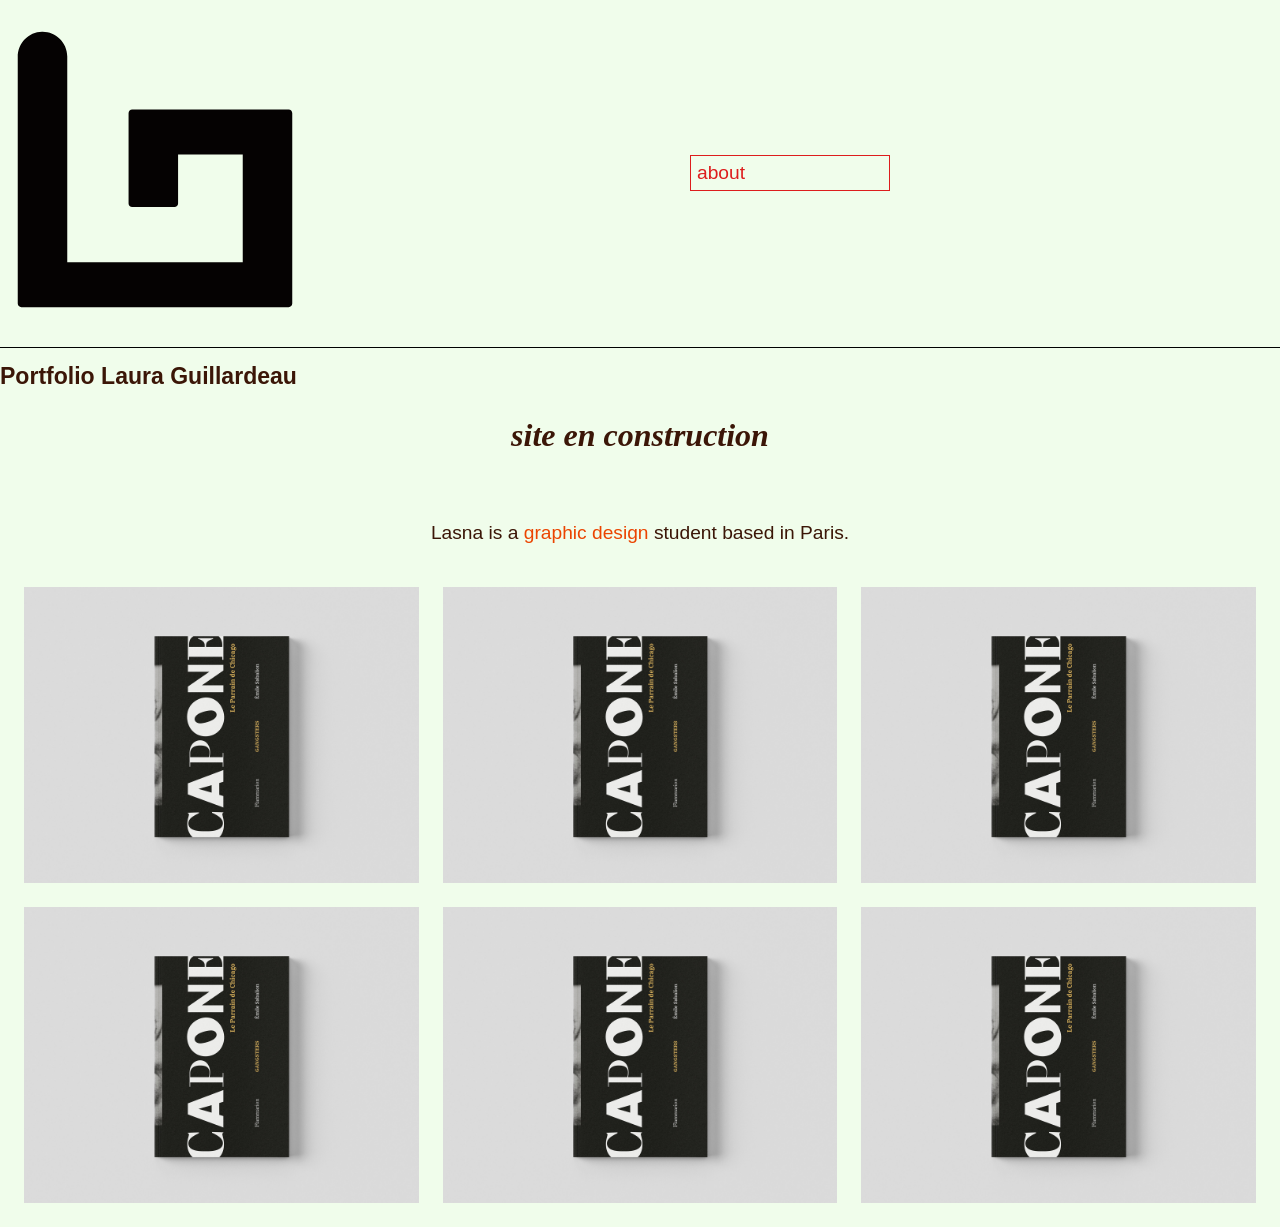
==== index.html @ 3da90f75 "19 nov" ====
<!DOCTYPE html>
<html lang="fr">
<head>
    <meta charset="UTF-8">
    <meta name="viewport" content="width=device-width, initial-scale=1.0">
    <title>Laura Guillardeau | Home</title>
    <link rel="stylesheet" href="styles.css">
</head>
<body>
    <header class="header">
        <h1>
            <a href="index.html">
            
            <img class="logo-rotate" src="img/logotype/lasna_logo.svg" alt="Lasna" width="100" height="100">
            </a>
        </h1>
        
        <a class="propos" href="about.html">about</a>
    </header> 
    <div class="front">
        <h1>Portfolio Laura Guillardeau</h1>
    </div>
    <h2 class="alert">Site en construction</h2>
    <br>
    <p>Lasna is a <span>graphic design</span> student based in Paris.</p>
    <main>
        <div class="grid">
            <a href="gangsters.html">
                <img src="img/gangsters/gangsters_mockup_capone.jpg" alt="random" width="50%">
            </a>
            <a href="gangsters.html">
                <img src="img/gangsters/gangsters_mockup_capone.jpg" alt="random" width="50%">
            </a>
            <a href="gangsters.html">
                <img src="img/gangsters/gangsters_mockup_capone.jpg" alt="random" width="50%">
            </a>
            <a href="gangsters.html">
                <img src="img/gangsters/gangsters_mockup_capone.jpg" alt="random" width="50%">
            </a>
            <a href="gangsters.html">
                <img src="img/gangsters/gangsters_mockup_capone.jpg" alt="random" width="50%">
            </a>
            <a href="gangsters.html">
                <img src="img/gangsters/gangsters_mockup_capone.jpg" alt="random" width="50%">
            </a>
        </div>
    </main>
</body>
</html>
---- styles.css ----
body{
    font-family: 'rubik', Helvetica, Arial, sans-serif;
}
body{
    background:#f0fdeb;
    color: #3B1607;
    font-size: larger;
    font-weight: 100;
    font-optical-sizing: auto;
    max-width: 2560px;
    margin:0 auto;
    
}

img{
    width: 100%;
    height: auto;
    display: block;
}

p{
    text-align: center;

}

h1{
    font-size: larger;
    text-align: left;
}

h2{
    font-family: 'avara';
    font-size: xx-large;
    font-style: italic;
    text-transform: lowercase;
}

span{
    color: #EB4400;
}

p span{
    color: #EB4400;
}

.alert{
    text-align: center;
}

header{
    display: grid;
    grid-template-columns: auto 200px auto;
    justify-content: space-between;
    align-items: center;
    position: sticky;
    z-index: 999;
    top: 0%;
    border-bottom: 1px solid rgb(0, 0, 0);
    padding: 5px;
}
 .propos{
    text-decoration: none;
    color:#dd1d1d;
    padding: 6px;
    transition: all 0.3s ease; 
    border: 1px solid #dd1d1d;
    }
/*.header a:not(.no-block){
    text-decoration: none;
    color: currentColor;
    background: white;
    padding-bottom: 1px;
    display: inline-block;
    padding: 8px 12px;   
    background: white;   
    border-radius: 20px;
}
*/
.logo-rotate {
    transition: transform 2s ease;
    display: inline-block; /* important pour éviter les bugs */
}

.logo-rotate:hover {
    transform: rotate(380deg);
}

.grid{
    display: grid;
    grid-template-columns: repeat(3, 1fr);
    gap: 24px;
    padding: 24px;
}
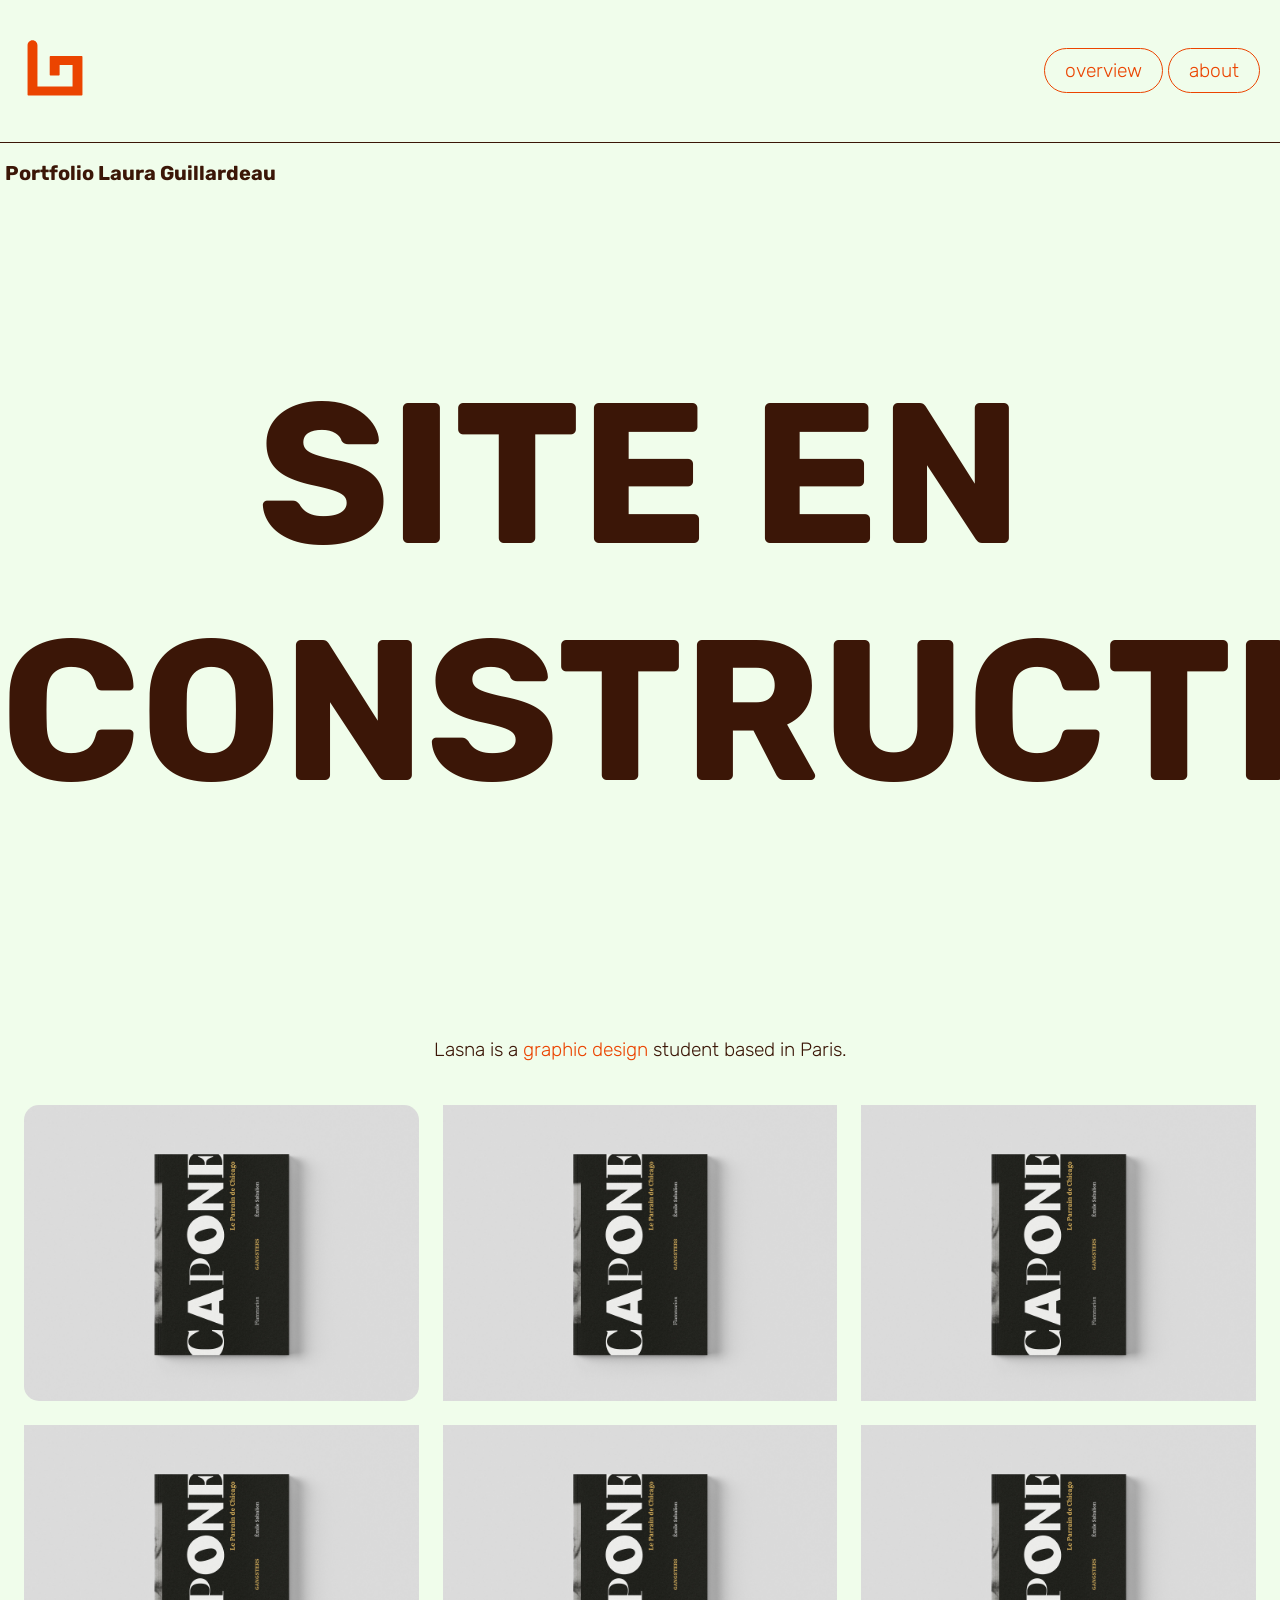
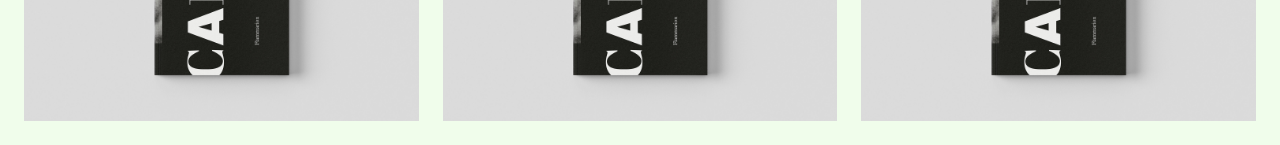
==== commit 8715e14e: "19 nov part2" ====
--- a/index.html
+++ b/index.html
@@ -3,21 +3,24 @@
 <head>
     <meta charset="UTF-8">
     <meta name="viewport" content="width=device-width, initial-scale=1.0">
+    <meta name="description" content="Résume mon site/page en 150 signes">
     <title>Laura Guillardeau | Home</title>
+    <link rel="shortcut icon" href="img/logotype/lasna_logorange.svg">
     <link rel="stylesheet" href="styles.css">
 </head>
 <body>
     <header class="header">
-        <h1>
+            <h1> 
             <a href="index.html">
-            
-            <img class="logo-rotate" src="img/logotype/lasna_logo.svg" alt="Lasna" width="100" height="100">
+            <img class="logo-rotate" src="img/logotype/lasna_logorange.svg" alt="Laura Guillardeau « Lasna »">
             </a>
         </h1>
-        
-        <a class="propos" href="about.html">about</a>
+        <div>
+            <a class="button" href="overview.html">overview</a>
+            <a class="button" href="about.html">about</a>
+        </div>
     </header> 
-    <div class="front">
+    <div>
         <h1>Portfolio Laura Guillardeau</h1>
     </div>
     <h2 class="alert">Site en construction</h2>
@@ -26,22 +29,22 @@
     <main>
         <div class="grid">
             <a href="gangsters.html">
-                <img src="img/gangsters/gangsters_mockup_capone.jpg" alt="random" width="50%">
+                <img class="rounded"src="img/gangsters/gangsters_mockup_capone.jpg" alt="random" width="100%">
             </a>
             <a href="gangsters.html">
-                <img src="img/gangsters/gangsters_mockup_capone.jpg" alt="random" width="50%">
+                <img src="img/gangsters/gangsters_mockup_capone.jpg" alt="random" width="100%">
             </a>
             <a href="gangsters.html">
-                <img src="img/gangsters/gangsters_mockup_capone.jpg" alt="random" width="50%">
+                <img src="img/gangsters/gangsters_mockup_capone.jpg" alt="random" width="100%">
             </a>
             <a href="gangsters.html">
-                <img src="img/gangsters/gangsters_mockup_capone.jpg" alt="random" width="50%">
+                <img src="img/gangsters/gangsters_mockup_capone.jpg" alt="random" width="100%">
             </a>
             <a href="gangsters.html">
-                <img src="img/gangsters/gangsters_mockup_capone.jpg" alt="random" width="50%">
+                <img src="img/gangsters/gangsters_mockup_capone.jpg" alt="random" width="100%">
             </a>
             <a href="gangsters.html">
-                <img src="img/gangsters/gangsters_mockup_capone.jpg" alt="random" width="50%">
+                <img src="img/gangsters/gangsters_mockup_capone.jpg" alt="random" width="100%">
             </a>
         </div>
     </main>
--- a/styles.css
+++ b/styles.css
@@ -5,17 +5,18 @@
     background:#f0fdeb;
     color: #3B1607;
     font-size: larger;
-    font-weight: 100;
+    font-weight: 200;
+    font-style: normal;
     font-optical-sizing: auto;
     max-width: 2560px;
     margin:0 auto;
-    
-}
-
-img{
-    width: 100%;
-    height: auto;
-    display: block;
+}
+
+/*textes*/
+
+@font-face{
+    font-family: "rubik";
+    src: url("font/Rubik-VariableFont_wght.ttf") format("truetype");
 }
 
 p{
@@ -24,11 +25,24 @@
 }
 
 h1{
-    font-size: larger;
+    font-size: 20px;
     text-align: left;
+    padding: 5px;
 }
 
 h2{
+    font-family: 'rubik';
+    font-size: 200px;
+    font-style: bold;
+    text-transform: uppercase;
+}
+h3{
+    font-family: 'rubik';
+    font-size: xx-large;
+    font-style: bold;
+    text-transform: lowercase;
+}
+h4{
     font-family: 'avara';
     font-size: xx-large;
     font-style: italic;
@@ -47,24 +61,96 @@
     text-align: center;
 }
 
+/*images et grille*/
+img{
+    max-width: 100%;
+    height: auto;
+    display: block;
+}
+.rounded{
+    border-radius: 15px;
+}
+
+.grid{
+    display: grid;
+    grid-template-columns: repeat(3, 1fr);
+    gap: 24px;
+    padding: 24px;
+}
+.grid-overview{
+    display: grid;
+    grid-template-columns: repeat(5, 1fr);
+    gap: 12px;
+    padding: 12px;
+}
+
+.item-grid{
+    display: grid;
+}
+.item-grid img,
+.item-grid h3{
+    grid-column: 1/-1;
+    grid-row: 1/-1;
+}
+.item-grid h3{
+    color:#fff;
+    background: #0000008a;
+    margin: 0;
+    opacity:0;
+    transition: .4s;
+    display: grid;
+    align-items:center;
+    justify-items: center;
+}
+.item-grid:hover h3{
+    opacity:1;
+}
+
+.grid-text{
+    display: grid;
+    grid-template-columns: repeat(5, 1fr);
+    gap: 12px;
+    padding: 12px;
+}
+
+/*projets pages*/
+.title-bloc{
+    width: 40%;
+    margin: 20px;
+    font-size: 80px;
+    line-height: 80px;
+    padding-top: 50px;
+    padding-bottom: 0%;
+}
+ .bloc {
+    width: 40%;
+    display: flex; 
+    align-items: top; 
+    padding-left: 20px; 
+    font-size:16px;
+    column-gap: 20px;
+    box-sizing: border-box; 
+}
+
+
+/*header*/
 header{
     display: grid;
-    grid-template-columns: auto 200px auto;
+    grid-template-columns: 70px auto;
     justify-content: space-between;
     align-items: center;
     position: sticky;
-    z-index: 999;
     top: 0%;
-    border-bottom: 1px solid rgb(0, 0, 0);
-    padding: 5px;
+    border-bottom: 1px solid #3B1607;
+    padding: 20px; 
 }
  .propos{
     text-decoration: none;
-    color:#dd1d1d;
+    color: #EB4400;
     padding: 6px;
     transition: all 0.3s ease; 
-    border: 1px solid #dd1d1d;
-    }
+    border: 1px solid #EB4400;
+}
 /*.header a:not(.no-block){
     text-decoration: none;
     color: currentColor;
@@ -77,17 +163,40 @@
 }
 */
 .logo-rotate {
-    transition: transform 2s ease;
+    transition: transform 1s ease;
     display: inline-block; /* important pour éviter les bugs */
 }
 
 .logo-rotate:hover {
-    transform: rotate(380deg);
-}
-
-.grid{
-    display: grid;
-    grid-template-columns: repeat(3, 1fr);
-    gap: 24px;
-    padding: 24px;
+    transform: rotate(90deg);
+}
+
+.button{
+    display: inline-block;
+    padding: 10px 20px;
+    background-color: none;
+    color: #EB4400;
+    text-decoration: none;
+    border: solid 1px #EB4400;
+    border-radius: 30px;
+    transition: 0.3s background-color;
+}
+.button:hover{
+    background-color: #EB4400;
+    color: #E0FBD6;
+}
+
+
+/* responsive */
+.article p { color: #333; /* régle pour tous les écrans */ }
+
+@media (min-width:640px){
+    .article p {
+        columns: 2; 
+    }
+}
+@media (min-width:960px){
+    .article p { 
+        columns: 3;
+    }
 }
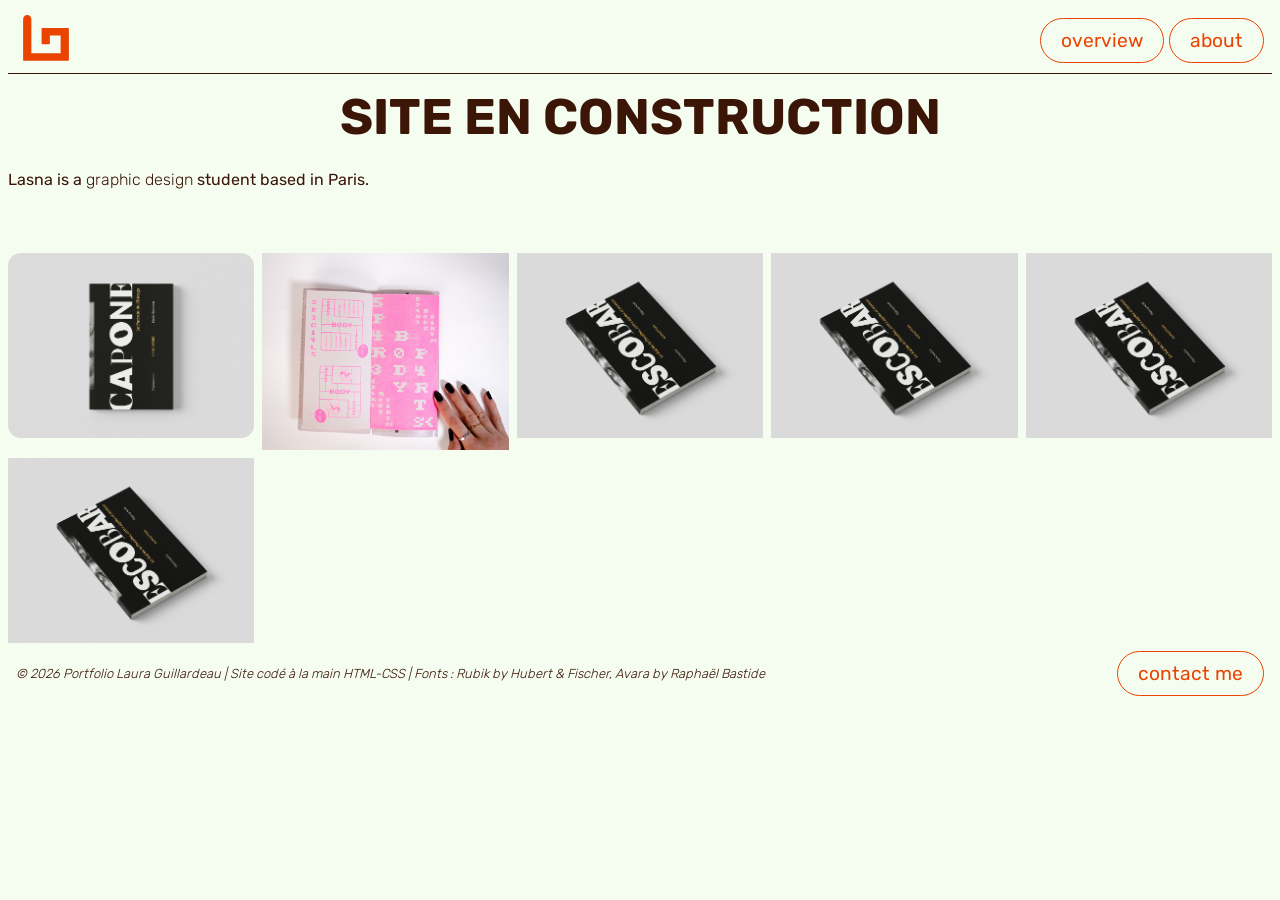
==== commit db25f44d: "21 nov" ====
--- a/index.html
+++ b/index.html
@@ -10,7 +10,7 @@
 </head>
 <body>
     <header class="header">
-            <h1> 
+        <h1> 
             <a href="index.html">
             <img class="logo-rotate" src="img/logotype/lasna_logorange.svg" alt="Laura Guillardeau « Lasna »">
             </a>
@@ -21,32 +21,37 @@
         </div>
     </header> 
     <div>
-        <h1>Portfolio Laura Guillardeau</h1>
     </div>
     <h2 class="alert">Site en construction</h2>
     <br>
     <p>Lasna is a <span>graphic design</span> student based in Paris.</p>
     <main>
-        <div class="grid">
-            <a href="gangsters.html">
+        <div class="grid-index">
+            <a class="zoom" href="gangsters.html">
                 <img class="rounded"src="img/gangsters/gangsters_mockup_capone.jpg" alt="random" width="100%">
             </a>
-            <a href="gangsters.html">
-                <img src="img/gangsters/gangsters_mockup_capone.jpg" alt="random" width="100%">
+            <a class="zoom" href="eart.html">
+                <img src="img/eart/eart_open2.jpg" alt="random" width="100%">
             </a>
-            <a href="gangsters.html">
-                <img src="img/gangsters/gangsters_mockup_capone.jpg" alt="random" width="100%">
+            <a class="zoom" href="gangsters.html">
+                <img src="img/gangsters/gangsters_mockup_escobar.jpg" alt="random" width="100%">
             </a>
-            <a href="gangsters.html">
-                <img src="img/gangsters/gangsters_mockup_capone.jpg" alt="random" width="100%">
+            <a class="zoom" href="gangsters.html">
+                <img src="img/gangsters/gangsters_mockup_escobar.jpg" alt="random" width="100%">
             </a>
-            <a href="gangsters.html">
-                <img src="img/gangsters/gangsters_mockup_capone.jpg" alt="random" width="100%">
+            <a class="zoom" href="gangsters.html">
+                <img src="img/gangsters/gangsters_mockup_escobar.jpg" alt="random" width="100%">
             </a>
-            <a href="gangsters.html">
-                <img src="img/gangsters/gangsters_mockup_capone.jpg" alt="random" width="100%">
+            <a class="zoom" href="gangsters.html">
+                <img src="img/gangsters/gangsters_mockup_escobar.jpg" alt="random" width="100%">
             </a>
         </div>
     </main>
+    <footer class="footer">
+        <h5>&copy; 2026 Portfolio Laura Guillardeau | Site codé à la main HTML-CSS | Fonts : Rubik by Hubert & Fischer, Avara by Raphaël Bastide</h5>
+        <div>
+            <a class="button" href="mailto:laura.guillardeau@gmail.com">contact me</a>
+        </div>
+    </footer>
 </body>
 </html>
--- a/styles.css
+++ b/styles.css
@@ -2,14 +2,13 @@
     font-family: 'rubik', Helvetica, Arial, sans-serif;
 }
 body{
-    background:#f0fdeb;
+    background:#f5fdf1;
     color: #3B1607;
     font-size: larger;
-    font-weight: 200;
     font-style: normal;
     font-optical-sizing: auto;
-    max-width: 2560px;
-    margin:0 auto;
+    max-width: auto;
+    margin:8px;
 }
 
 /*textes*/
@@ -20,42 +19,61 @@
 }
 
 p{
-    text-align: center;
-
+    font-size: medium;
+    text-align: left;
+    margin: 0;
+}
+p span{
+    font-weight: lighter;
 }
 
 h1{
     font-size: 20px;
     text-align: left;
     padding: 5px;
+    margin: 0;
 }
 
 h2{
     font-family: 'rubik';
-    font-size: 200px;
+    font-size: 50px;
     font-style: bold;
+    padding-top: 1vw;
     text-transform: uppercase;
+    margin: 0;
 }
 h3{
-    font-family: 'rubik';
-    font-size: xx-large;
-    font-style: bold;
-    text-transform: lowercase;
-}
-h4{
     font-family: 'avara';
     font-size: xx-large;
     font-style: italic;
     text-transform: lowercase;
-}
-
-span{
-    color: #EB4400;
-}
-
-p span{
-    color: #EB4400;
-}
+    margin: 0;
+}
+h3:hover{
+    transform: rotate(-10deg);
+}
+h4{
+    font-family: 'rubik';
+    font-size: 3vw;
+    font-style: normal;
+    text-transform: uppercase;
+    margin: 0;
+}
+h4 span{
+    font-family: 'avara';
+    font-size: 1.8vw;
+    font-style: italic;
+    text-transform: lowercase;
+    margin: 0;
+}
+h5{
+    font-style: oblique;
+    font-weight: 100;
+    font-size: small;
+    text-align: left;
+    margin: 0;
+}
+
 
 .alert{
     text-align: center;
@@ -68,107 +86,139 @@
     display: block;
 }
 .rounded{
-    border-radius: 15px;
-}
-
-.grid{
-    display: grid;
-    grid-template-columns: repeat(3, 1fr);
+    border-radius: 1vw;
+}
+
+.grid-index{
+    display: grid;
+    grid-template-columns: repeat(5, 1fr);
+    gap: 8px;
+    padding-top: 5vw;
+}
+
+/*.zoom{
+    transition: 0.3s;
+}
+.zoom:hover{
+    scale: 1.5;
+}*/
+
+.grid-overview{
+    display: grid;
+    grid-template-columns: repeat(5, 1fr);
+    gap: 8px;
+    padding-top: 1vw;
+}
+
+.item-grid{
+    display: grid;
+}
+.item-grid img,
+.item-grid h4{
+    grid-column: 1/3;
+    grid-row: 1;
+}
+.item-grid h4{
+    color:#fff;
+    background: #1C388C8a;
+    margin: 0;
+    opacity:0;
+    transition: .4s;
+    display: grid;
+    align-items:center;
+    justify-items: center;
+}
+.item-grid:hover h4{
+    opacity:1;
+}
+
+
+/*textes projets*/
+.grid-text{
+    display: grid;
+    height: 10vw;
+    grid-template: 20px 1fr 1fr / repeat(5, 1fr);
+    gap: 15px;
+    padding: 12px;
+    padding-top: 2vw;
+}
+.title-bloc{
+    display: grid;
+    grid-area: 0/0/3/3;
+    font-size: 100px;
+    line-height: 50px;
+}
+
+.main-title{
+    grid-column: span 2;
+    grid-row: 2
+}
+.subtitle{
+    grid-column: 2;
+    grid-row: 3;
+}
+.text-bloc1 {
+    display: grid; 
+    grid-area: 2/3/4/4;
+    align-items: top; 
+    padding-right: 20px; 
+    box-sizing: border-box;
+}
+.text-bloc2{
+    display: grid; 
+    grid-area: 2/4/4/6;
+    align-items: top; 
+    padding-right: 20px;
+    box-sizing: border-box;
+}
+.text-bloc3{
+    display: grid; 
+    grid-area: 2/3/3/5;
+    align-items: top; 
+    padding-right: 20px;
+    box-sizing: border-box;
+}
+
+
+/*photos projets*/
+
+.grid-projets{
+    display: grid;
+    grid-template-columns: repeat(5, 1fr);
     gap: 24px;
     padding: 24px;
 }
-.grid-overview{
-    display: grid;
-    grid-template-columns: repeat(5, 1fr);
-    gap: 12px;
-    padding: 12px;
-}
-
-.item-grid{
-    display: grid;
-}
-.item-grid img,
-.item-grid h3{
-    grid-column: 1/-1;
-    grid-row: 1/-1;
-}
-.item-grid h3{
-    color:#fff;
-    background: #0000008a;
-    margin: 0;
-    opacity:0;
-    transition: .4s;
-    display: grid;
-    align-items:center;
-    justify-items: center;
-}
-.item-grid:hover h3{
-    opacity:1;
-}
-
-.grid-text{
-    display: grid;
-    grid-template-columns: repeat(5, 1fr);
-    gap: 12px;
-    padding: 12px;
-}
-
-/*projets pages*/
-.title-bloc{
-    width: 40%;
-    margin: 20px;
-    font-size: 80px;
-    line-height: 80px;
-    padding-top: 50px;
-    padding-bottom: 0%;
-}
- .bloc {
-    width: 40%;
-    display: flex; 
-    align-items: top; 
-    padding-left: 20px; 
-    font-size:16px;
-    column-gap: 20px;
-    box-sizing: border-box; 
+.big{
+    grid-column: span 3;
+}
+.mid{
+    grid-column: span 2;
 }
 
 
 /*header*/
 header{
     display: grid;
-    grid-template-columns: 70px auto;
+    background-color: #f5fdf1;
+    grid-template-columns: 60px auto;
     justify-content: space-between;
     align-items: center;
     position: sticky;
     top: 0%;
     border-bottom: 1px solid #3B1607;
-    padding: 20px; 
-}
- .propos{
-    text-decoration: none;
-    color: #EB4400;
-    padding: 6px;
-    transition: all 0.3s ease; 
-    border: 1px solid #EB4400;
-}
-/*.header a:not(.no-block){
-    text-decoration: none;
-    color: currentColor;
-    background: white;
-    padding-bottom: 1px;
-    display: inline-block;
-    padding: 8px 12px;   
-    background: white;   
-    border-radius: 20px;
-}
-*/
-.logo-rotate {
-    transition: transform 1s ease;
-    display: inline-block; /* important pour éviter les bugs */
-}
-
-.logo-rotate:hover {
-    transform: rotate(90deg);
+    padding-inline: 8px;
+    margin-top: 8px;
+}
+.header-overview{
+    display: grid;
+    background-color: #f5fdf1;
+    grid-template-columns: 60px auto;
+    justify-content: space-between;
+    align-items: center;
+    position: sticky;
+    top: 0%;
+    border-bottom: 1px solid #1C388C;
+    padding-inline: 8px;
 }
 
 .button{
@@ -183,7 +233,73 @@
 }
 .button:hover{
     background-color: #EB4400;
-    color: #E0FBD6;
+    color: #f5fdf1;
+    font-style: italic;
+}
+.button-overview{
+    display: inline-block;
+    padding: 10px 20px;
+    background-color: none;
+    color: #1C388C;
+    text-decoration: none;
+    border: solid 1px #1C388C;
+    border-radius: 30px;
+    transition: 0.3s background-color;
+}
+.button-overview:hover{
+    background-color: #1C388C;
+    color: #f5fdf1;
+    font-style: italic;
+}
+
+.logo-rotate {
+    transition: transform 1s ease;
+    display: inline-block; /* important pour éviter les bugs */
+}
+.logo-rotate:hover {
+    transform: rotate(90deg);
+}
+
+/*footer*/
+footer{
+    display: grid;
+    background-color: #f5fdf1;
+    grid-template-columns: auto auto;
+    justify-content: space-between;
+    align-items: center;
+    top: 0%;
+    padding: 8px;
+}
+.button{
+    display: inline-block;
+    padding: 10px 20px;
+    grid-column: 3;
+    background-color: none;
+    color: #EB4400;
+    text-decoration: none;
+    border: solid 1px #EB4400;
+    border-radius: 30px;
+    transition: 0.3s background-color;
+}
+.button:hover{
+    background-color: #EB4400;
+    color: #f5fdf1;
+    font-style: italic;
+}
+.button-overview{
+    display: inline-block;
+    padding: 10px 20px;
+    background-color: none;
+    color: #1C388C;
+    text-decoration: none;
+    border: solid 1px #1C388C;
+    border-radius: 30px;
+    transition: 0.3s background-color;
+}
+.button-overview:hover{
+    background-color: #1C388C;
+    color: #f5fdf1;
+    font-style: italic;
 }
 
 
@@ -191,12 +307,17 @@
 .article p { color: #333; /* régle pour tous les écrans */ }
 
 @media (min-width:640px){
-    .article p {
-        columns: 2; 
+    /*.grid-index{
+    display: grid;
+    grid-template-columns: repeat(5, 1fr);
+    gap: 12px;
+    padding: 12px;
+    padding-top: 5vw;
     }
-}
-@media (min-width:960px){
-    .article p { 
-        columns: 3;
-    }
+    .grid-overview{
+    display: grid;
+    grid-template-columns: repeat(3, 1fr);
+    gap: 6px;
+    padding: 6px;
+    }*/
 }
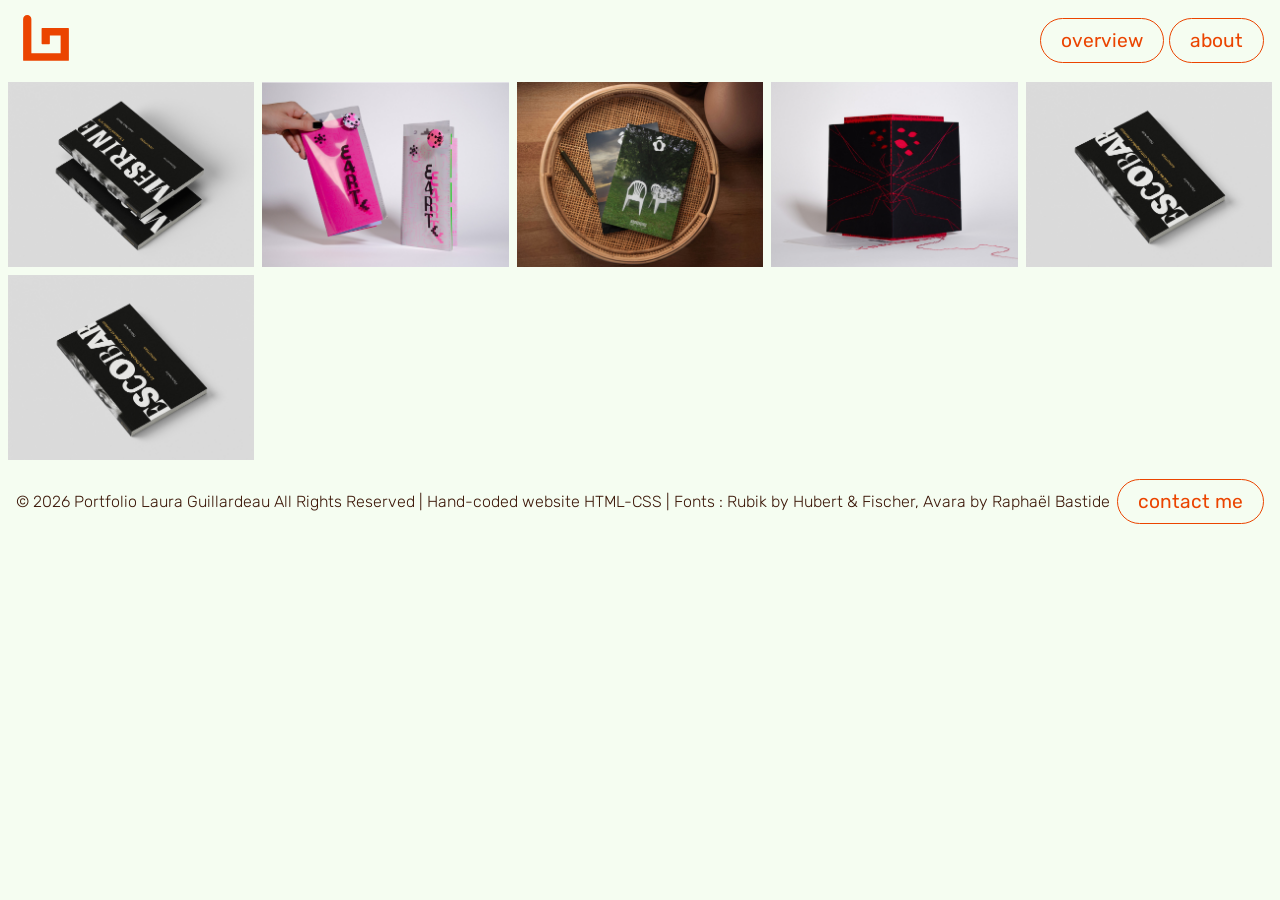
==== commit 0327b627: "23 nov" ====
--- a/index.html
+++ b/index.html
@@ -20,24 +20,19 @@
             <a class="button" href="about.html">about</a>
         </div>
     </header> 
-    <div>
-    </div>
-    <h2 class="alert">Site en construction</h2>
-    <br>
-    <p>Lasna is a <span>graphic design</span> student based in Paris.</p>
     <main>
         <div class="grid-index">
             <a class="zoom" href="gangsters.html">
-                <img class="rounded"src="img/gangsters/gangsters_mockup_capone.jpg" alt="random" width="100%">
+                <img src="img/gangsters/gangsters_mockup_mesrine.jpg" alt="mockup gangsters mesrine" width="100%">
             </a>
             <a class="zoom" href="eart.html">
-                <img src="img/eart/eart_open2.jpg" alt="random" width="100%">
+                <img src="img/eart/eart_mockup_hand.jpg" alt="random" width="100%">
             </a>
-            <a class="zoom" href="gangsters.html">
-                <img src="img/gangsters/gangsters_mockup_escobar.jpg" alt="random" width="100%">
+            <a class="zoom" href="ipomee.html">
+                <img src="img/ipomee/ipomee_couv_double2.jpg" alt="random" width="100%">
             </a>
-            <a class="zoom" href="gangsters.html">
-                <img src="img/gangsters/gangsters_mockup_escobar.jpg" alt="random" width="100%">
+            <a class="zoom" href="araneae.html">
+                <img src="img/araneae/araneae_back_full.jpg" alt="random" width="100%">
             </a>
             <a class="zoom" href="gangsters.html">
                 <img src="img/gangsters/gangsters_mockup_escobar.jpg" alt="random" width="100%">
@@ -48,10 +43,11 @@
         </div>
     </main>
     <footer class="footer">
-        <h5>&copy; 2026 Portfolio Laura Guillardeau | Site codé à la main HTML-CSS | Fonts : Rubik by Hubert & Fischer, Avara by Raphaël Bastide</h5>
+        <p><span>&copy; 2026 Portfolio Laura Guillardeau All Rights Reserved | Hand-coded website HTML-CSS | Fonts : Rubik by Hubert & Fischer, Avara by Raphaël Bastide</span></p>
         <div>
             <a class="button" href="mailto:laura.guillardeau@gmail.com">contact me</a>
         </div>
     </footer>
+    <script src="/color.js"></script>
 </body>
 </html>
--- a/styles.css
+++ b/styles.css
@@ -1,40 +1,50 @@
-body{
+body {
     font-family: 'rubik', Helvetica, Arial, sans-serif;
 }
-body{
-    background:#f5fdf1;
+
+body {
+    background: #f5fdf1;
     color: #3B1607;
     font-size: larger;
     font-style: normal;
     font-optical-sizing: auto;
     max-width: auto;
-    margin:8px;
+    max-height: 100px;
+    margin: 8px;
+    scrollbar-color: red;
+
+}
+
+body span {
+    overflow-y: hidden;
+    overflow-x: hidden;
 }
 
 /*textes*/
 
-@font-face{
+@font-face {
     font-family: "rubik";
     src: url("font/Rubik-VariableFont_wght.ttf") format("truetype");
 }
 
-p{
+p {
     font-size: medium;
     text-align: left;
     margin: 0;
 }
-p span{
+
+p span {
     font-weight: lighter;
 }
 
-h1{
+h1 {
     font-size: 20px;
     text-align: left;
     padding: 5px;
     margin: 0;
 }
 
-h2{
+h2 {
     font-family: 'rubik';
     font-size: 50px;
     font-style: bold;
@@ -42,58 +52,121 @@
     text-transform: uppercase;
     margin: 0;
 }
-h3{
+
+h3 {
     font-family: 'avara';
     font-size: xx-large;
     font-style: italic;
     text-transform: lowercase;
     margin: 0;
 }
-h3:hover{
+
+h3:hover {
     transform: rotate(-10deg);
 }
-h4{
+
+h4 {
     font-family: 'rubik';
-    font-size: 3vw;
-    font-style: normal;
+    font-size: 2vw;
+    font-weight: 300;
+    font-style: oblique;
+    align-content: center;
     text-transform: uppercase;
     margin: 0;
 }
-h4 span{
+
+h4 span {
     font-family: 'avara';
-    font-size: 1.8vw;
+    font-size: 1vw;
+    font-weight: 200;
     font-style: italic;
     text-transform: lowercase;
     margin: 0;
 }
-h5{
+
+h5 {
+    font-family: 'rubik';
+    color: #1c388c;
+    font-weight: 400;
+    font-size: medium;
+    font-style: normal;
+    font-optical-sizing: auto;
+    margin: 0;
+}
+
+h5 span {
+    font-family: 'rubik';
+    color: #1c388c;
+    font-weight: 100;
+    font-size: medium;
     font-style: oblique;
-    font-weight: 100;
-    font-size: small;
-    text-align: left;
-    margin: 0;
-}
-
-
-.alert{
+    font-optical-sizing: auto;
+    margin: 0;
+}
+
+
+.alert {
     text-align: center;
 }
 
+/*index-home*/
+.slide {
+    width: 100vw;
+    height: 80vh;
+}
+
+.wrapper {
+    display: flex;
+    flex-direction: row;
+    width: 400vw;
+    transform: rotate(90deg) translateY(-100vh);
+    transform-origin: top left;
+}
+
+.one {
+    background: red;
+}
+
+.two {
+    background: blue;
+}
+
+.three {
+    background: purple;
+}
+
+.four {
+    background: yellow;
+}
+
+.outer-wrapper {
+    width: 100vh;
+    height: 100vw;
+    transform: rotate(-90deg) translateX(-100vh);
+    transform-origin: top left;
+    overflow-y: scroll;
+    overflow-x: hidden;
+    position: absolute;
+    scrollbar-width: none;
+    -ms-overflow-style: none;
+}
+
 /*images et grille*/
-img{
+img {
     max-width: 100%;
     height: auto;
     display: block;
 }
-.rounded{
+
+/*.rounded{
     border-radius: 1vw;
-}
-
-.grid-index{
+}*/
+
+.grid-index {
     display: grid;
     grid-template-columns: repeat(5, 1fr);
     gap: 8px;
-    padding-top: 5vw;
+    padding-top: 1vh;
 }
 
 /*.zoom{
@@ -103,125 +176,257 @@
     scale: 1.5;
 }*/
 
-.grid-overview{
+.grid-overview {
     display: grid;
     grid-template-columns: repeat(5, 1fr);
     gap: 8px;
     padding-top: 1vw;
 }
 
-.item-grid{
-    display: grid;
-}
+.item-grid {
+    display: grid;
+    text-decoration: none;
+}
+
 .item-grid img,
-.item-grid h4{
+.item-grid h4 {
     grid-column: 1/3;
     grid-row: 1;
 }
-.item-grid h4{
-    color:#fff;
-    background: #1C388C8a;
-    margin: 0;
-    opacity:0;
+
+.item-grid h4 {
+    color: #020202;
+    background: #ffffff;
+    margin: 0;
+    opacity: 0;
     transition: .4s;
     display: grid;
-    align-items:center;
+    align-items: center;
     justify-items: center;
 }
-.item-grid:hover h4{
-    opacity:1;
-}
-
+
+.item-grid:hover h4 {
+    opacity: 1;
+}
+
+.item-text {
+    display: grid;
+    text-decoration: none;
+}
+
+.item-text img,
+.item-text h5 {
+    grid-column: 1/3;
+    grid-row: 1;
+}
+
+.item-text h5 {
+    color: #020202;
+    background: #ffffff;
+    margin: 0;
+    opacity: 0;
+    transition: .4s;
+    display: grid;
+    align-items: center;
+    justify-items: center;
+}
+
+.item-text:hover h5 {
+    opacity: 1;
+}
 
 /*textes projets*/
-.grid-text{
+.grid-text {
     display: grid;
     height: 10vw;
     grid-template: 20px 1fr 1fr / repeat(5, 1fr);
     gap: 15px;
     padding: 12px;
     padding-top: 2vw;
-}
-.title-bloc{
+    padding-bottom: 2vw;
+}
+
+.title-bloc {
     display: grid;
     grid-area: 0/0/3/3;
     font-size: 100px;
     line-height: 50px;
 }
 
-.main-title{
+.main-title {
     grid-column: span 2;
     grid-row: 2
 }
-.subtitle{
+
+.subtitle {
     grid-column: 2;
     grid-row: 3;
 }
+
 .text-bloc1 {
-    display: grid; 
+    display: grid;
+    text-decoration: none;
     grid-area: 2/3/4/4;
-    align-items: top; 
-    padding-right: 20px; 
-    box-sizing: border-box;
-}
-.text-bloc2{
-    display: grid; 
+    align-items: top;
+    padding-right: 20px;
+    box-sizing: border-box;
+    position: relative;
+    margin: 0;
+    min-height: fit-content;
+}
+.text-bloc1 h5 {
+    grid-column: 1/3;
+    grid-row: 1;
+    padding-right: 20px;
+    box-sizing: border-box;
+    position: absolute;
+}
+.text-bloc1 h5 {
+    color: #1c388c;
+    background: #f5fdf1;
+    margin: 0;
+    opacity: 0;
+    transition: .4s;
+    display: grid;
+    align-items: center;
+    justify-items: center;
+}
+.text-bloc1:hover h5 {
+    opacity: 1;
+}
+
+.text-bloc2 {
+    display: grid;
     grid-area: 2/4/4/6;
-    align-items: top; 
-    padding-right: 20px;
-    box-sizing: border-box;
-}
-.text-bloc3{
-    display: grid; 
+    align-items: top;
+    padding-right: 20px;
+    box-sizing: border-box;
+}
+.text-bloc2 h5 {
+    grid-column: 1/3;
+    grid-row: 1;
+    padding-right: 20px;
+    box-sizing: border-box;
+    position: absolute;
+}
+.text-bloc2 h5 {
+    color: #1c388c;
+    background: #f5fdf1;
+    margin: 0;
+    opacity: 0;
+    transition: .4s;
+    display: grid;
+    align-items: center;
+    justify-items: center;
+}
+.text-bloc2:hover h5 {
+    opacity: 1;
+}
+
+.text-bloc3 {
+    display: grid;
     grid-area: 2/3/3/5;
-    align-items: top; 
-    padding-right: 20px;
-    box-sizing: border-box;
-}
-
+    align-items: top;
+    padding-right: 20px;
+    box-sizing: border-box;
+}
+.text-bloc3 h5 {
+    padding-right: 20px;
+    box-sizing: border-box;
+    position: absolute;
+}
+.text-bloc3 h5 {
+    color: #1c388c;
+    background: #f5fdf1;
+    margin: 0;
+    opacity: 0;
+    transition: .4s;
+    display: grid;
+    align-items: center;
+    justify-items: center;
+}
+.text-bloc3:hover h5 {
+    opacity: 1;
+}
+
+.text-bloc4 {
+    display: grid;
+    grid-area: 4/1/5/3;
+    align-items: top;
+    padding-right: 20px;
+    box-sizing: border-box;
+}
+.text-bloc4 h5 {
+    padding-right: 20px;
+    box-sizing: border-box;
+    position: absolute;
+}
+.text-bloc4 h5 {
+    color: #1c388c;
+    background: #f5fdf1;
+    margin: 0;
+    opacity: 0;
+    transition: .4s;
+    display: grid;
+    align-items: center;
+    justify-items: center;
+}
+
+.text-bloc4:hover h5 {
+    opacity: 1;
+}
 
 /*photos projets*/
 
-.grid-projets{
+.grid-projets {
     display: grid;
     grid-template-columns: repeat(5, 1fr);
     gap: 24px;
     padding: 24px;
 }
-.big{
+
+.big {
     grid-column: span 3;
 }
-.mid{
+
+.mid {
     grid-column: span 2;
 }
 
+.small {
+    grid-column: span 1;
+}
+
 
 /*header*/
-header{
+header {
     display: grid;
     background-color: #f5fdf1;
     grid-template-columns: 60px auto;
     justify-content: space-between;
     align-items: center;
     position: sticky;
+    z-index: 999;
     top: 0%;
-    border-bottom: 1px solid #3B1607;
+    border-bottom: none;
     padding-inline: 8px;
     margin-top: 8px;
 }
-.header-overview{
+
+.header-overview {
     display: grid;
     background-color: #f5fdf1;
     grid-template-columns: 60px auto;
     justify-content: space-between;
     align-items: center;
     position: sticky;
+    z-index: 999;
     top: 0%;
-    border-bottom: 1px solid #1C388C;
+    border-bottom: none;
     padding-inline: 8px;
 }
 
-.button{
+.button {
     display: inline-block;
     padding: 10px 20px;
     background-color: none;
@@ -231,12 +436,14 @@
     border-radius: 30px;
     transition: 0.3s background-color;
 }
-.button:hover{
+
+.button:hover {
     background-color: #EB4400;
     color: #f5fdf1;
     font-style: italic;
 }
-.button-overview{
+
+.button-overview {
     display: inline-block;
     padding: 10px 20px;
     background-color: none;
@@ -246,7 +453,8 @@
     border-radius: 30px;
     transition: 0.3s background-color;
 }
-.button-overview:hover{
+
+.button-overview:hover {
     background-color: #1C388C;
     color: #f5fdf1;
     font-style: italic;
@@ -254,23 +462,41 @@
 
 .logo-rotate {
     transition: transform 1s ease;
-    display: inline-block; /* important pour éviter les bugs */
-}
+    display: inline-block;
+    /* important pour éviter les bugs */
+}
+
 .logo-rotate:hover {
     transform: rotate(90deg);
 }
 
 /*footer*/
-footer{
+footer {
     display: grid;
     background-color: #f5fdf1;
     grid-template-columns: auto auto;
     justify-content: space-between;
     align-items: center;
+    top: 20%;
+    bottom: 0%;
+    padding: 8px;
+    padding-top: 1.5vw;
+}
+
+.footer-index {
+    display: grid;
+    background-color: #f5fdf1;
+    grid-template-columns: auto auto;
+    justify-content: space-between;
+    position: sticky;
+    align-items: center;
     top: 0%;
+    bottom: 0%;
     padding: 8px;
-}
-.button{
+    min-height: 100vh
+}
+
+.button {
     display: inline-block;
     padding: 10px 20px;
     grid-column: 3;
@@ -281,12 +507,14 @@
     border-radius: 30px;
     transition: 0.3s background-color;
 }
-.button:hover{
+
+.button:hover {
     background-color: #EB4400;
     color: #f5fdf1;
     font-style: italic;
 }
-.button-overview{
+
+.button-overview {
     display: inline-block;
     padding: 10px 20px;
     background-color: none;
@@ -296,7 +524,8 @@
     border-radius: 30px;
     transition: 0.3s background-color;
 }
-.button-overview:hover{
+
+.button-overview:hover {
     background-color: #1C388C;
     color: #f5fdf1;
     font-style: italic;
@@ -304,9 +533,12 @@
 
 
 /* responsive */
-.article p { color: #333; /* régle pour tous les écrans */ }
-
-@media (min-width:640px){
+.article p {
+    color: #333;
+    /* régle pour tous les écrans */
+}
+
+@media (min-width:640px) {
     /*.grid-index{
     display: grid;
     grid-template-columns: repeat(5, 1fr);
@@ -320,4 +552,15 @@
     gap: 6px;
     padding: 6px;
     }*/
+}
+
+@media (max-width: 888px) {
+    .outer-wrapper {
+        height: 100vh !important;
+    }
+
+    .wrapper {
+        width: calc(400vw + (100vh - 100vw)) !important;
+    }
+
 }
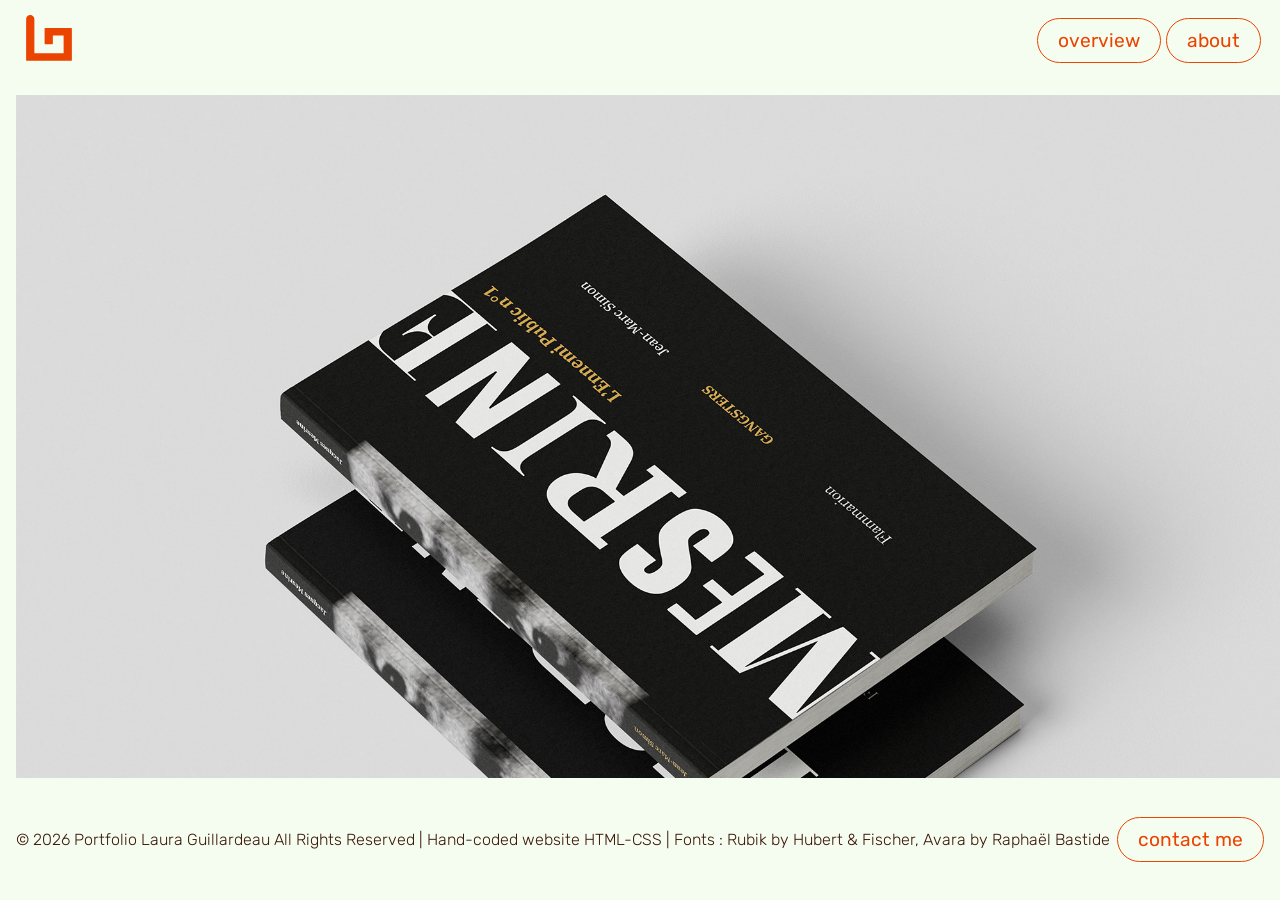
==== commit 732250e1: "24 nov" ====
--- a/index.html
+++ b/index.html
@@ -21,26 +21,31 @@
         </div>
     </header> 
     <main>
-        <div class="grid-index">
-            <a class="zoom" href="gangsters.html">
+        <ul>
+            <li data-accName="Item 1">
                 <img src="img/gangsters/gangsters_mockup_mesrine.jpg" alt="mockup gangsters mesrine" width="100%">
-            </a>
-            <a class="zoom" href="eart.html">
+                <h2>Page 3</h2>
+            </li>
+            <li data-accName="Item 2">
                 <img src="img/eart/eart_mockup_hand.jpg" alt="random" width="100%">
-            </a>
-            <a class="zoom" href="ipomee.html">
+                <h2>Page 2</h2>
+            </li>
+            <li data-accName="Item 3">
                 <img src="img/ipomee/ipomee_couv_double2.jpg" alt="random" width="100%">
-            </a>
-            <a class="zoom" href="araneae.html">
+                <h2>Page 3</h2>
+            </li>
+            <li data-accName="Item 4">
+                <h2>Page 4</h2>
+            </li>
+            <li data-accName="Item 5">
                 <img src="img/araneae/araneae_back_full.jpg" alt="random" width="100%">
-            </a>
-            <a class="zoom" href="gangsters.html">
-                <img src="img/gangsters/gangsters_mockup_escobar.jpg" alt="random" width="100%">
-            </a>
-            <a class="zoom" href="gangsters.html">
-                <img src="img/gangsters/gangsters_mockup_escobar.jpg" alt="random" width="100%">
-            </a>
-        </div>
+                <h2>Page 1</h2>
+            </li>
+            <li data-accName="Item 6">
+                <img src="img/tabasco/tabasco_minia2.jpg" alt="random" width="100%">
+                <h2>Page 2</h2>
+            </li>
+        </ul>
     </main>
     <footer class="footer">
         <p><span>&copy; 2026 Portfolio Laura Guillardeau All Rights Reserved | Hand-coded website HTML-CSS | Fonts : Rubik by Hubert & Fischer, Avara by Raphaël Bastide</span></p>
--- a/styles.css
+++ b/styles.css
@@ -10,14 +10,18 @@
     font-optical-sizing: auto;
     max-width: auto;
     max-height: 100px;
-    margin: 8px;
+    /*margin: 8px;*/
     scrollbar-color: red;
 
 }
 
 body span {
+    max-height: 100dvh;
     overflow-y: hidden;
     overflow-x: hidden;
+}
+main {
+  padding-top: 60px;
 }
 
 /*textes*/
@@ -39,10 +43,53 @@
 
 h1 {
     font-size: 20px;
-    text-align: left;
+    color: #75e717;
+    text-align: justify;
     padding: 5px;
-    margin: 0;
-}
+    text-transform: uppercase;
+    margin: 0;
+}
+h1 span {
+    font-size: 5vw;
+     text-align: justify;
+}
+.text-bloc5 {
+    display: grid;
+    text-decoration: none;
+    align-items: top;
+    padding-right: 20px;
+    box-sizing: border-box;
+    position: relative;
+    margin: 0;
+    
+}
+.text-bloc5 h6 {
+    padding-right: 20px;
+    box-sizing: border-box;
+    position: absolute;
+}
+.text-bloc5 h6 {
+    color: #75e717;
+    background: #f5fdf1;
+    margin: 0;
+    opacity: 0;
+    transition: .4s;
+    display: grid;
+    align-items: center;
+    justify-items: center;
+}
+.text-bloc5:hover h6 {
+    opacity: 1;
+}
+h6 {
+    color: #75e717;
+    font-size: 5.9vw;
+    text-align: justify;
+    padding: 5px;
+    text-transform: uppercase;
+    margin: 0;
+}
+
 
 h2 {
     font-family: 'rubik';
@@ -91,6 +138,7 @@
     font-size: medium;
     font-style: normal;
     font-optical-sizing: auto;
+    align-content: left;
     margin: 0;
 }
 
@@ -101,54 +149,13 @@
     font-size: medium;
     font-style: oblique;
     font-optical-sizing: auto;
+    align-content: left;
     margin: 0;
 }
 
 
 .alert {
     text-align: center;
-}
-
-/*index-home*/
-.slide {
-    width: 100vw;
-    height: 80vh;
-}
-
-.wrapper {
-    display: flex;
-    flex-direction: row;
-    width: 400vw;
-    transform: rotate(90deg) translateY(-100vh);
-    transform-origin: top left;
-}
-
-.one {
-    background: red;
-}
-
-.two {
-    background: blue;
-}
-
-.three {
-    background: purple;
-}
-
-.four {
-    background: yellow;
-}
-
-.outer-wrapper {
-    width: 100vh;
-    height: 100vw;
-    transform: rotate(-90deg) translateX(-100vh);
-    transform-origin: top left;
-    overflow-y: scroll;
-    overflow-x: hidden;
-    position: absolute;
-    scrollbar-width: none;
-    -ms-overflow-style: none;
 }
 
 /*images et grille*/
@@ -196,7 +203,7 @@
 
 .item-grid h4 {
     color: #020202;
-    background: #ffffff;
+    background: #f5fdf1;
     margin: 0;
     opacity: 0;
     transition: .4s;
@@ -209,41 +216,16 @@
     opacity: 1;
 }
 
-.item-text {
-    display: grid;
-    text-decoration: none;
-}
-
-.item-text img,
-.item-text h5 {
-    grid-column: 1/3;
-    grid-row: 1;
-}
-
-.item-text h5 {
-    color: #020202;
-    background: #ffffff;
-    margin: 0;
-    opacity: 0;
-    transition: .4s;
-    display: grid;
-    align-items: center;
-    justify-items: center;
-}
-
-.item-text:hover h5 {
-    opacity: 1;
-}
 
 /*textes projets*/
 .grid-text {
     display: grid;
-    height: 10vw;
-    grid-template: 20px 1fr 1fr / repeat(5, 1fr);
+    height: 20vh;
+    grid-template: 30px 1fr 1fr / repeat(5, 1fr);
     gap: 15px;
     padding: 12px;
-    padding-top: 2vw;
     padding-bottom: 2vw;
+    box-sizing: content-box;
 }
 
 .title-bloc {
@@ -272,7 +254,7 @@
     box-sizing: border-box;
     position: relative;
     margin: 0;
-    min-height: fit-content;
+    
 }
 .text-bloc1 h5 {
     grid-column: 1/3;
@@ -376,6 +358,66 @@
     opacity: 1;
 }
 
+/*about page*/
+.grid-text-about {
+    display: grid;
+    height: 17vh;
+    grid-template: 30px 1fr 1fr / repeat(10, 1fr);
+    gap: 15px;
+    padding: 12px;
+    box-sizing: content-box;
+}
+.text-bloc-about {
+    display: grid;
+    text-decoration: none;
+    grid-column: span 2;
+    align-items: top;
+    padding-right: 20px;
+    box-sizing: border-box;
+    position: relative;
+    margin: 0;
+}
+.text-bloc-about h5 {
+    padding-right: 20px;
+    box-sizing: border-box;
+    position: absolute;
+}
+.text-bloc-about h5 {
+    color: #1c388c;
+    background: #f5fdf1;
+    margin: 0;
+    opacity: 0;
+    transition: .4s;
+    display: grid;
+    align-items: center;
+    justify-items: center;
+}
+
+.text-bloc-about:hover h5 {
+    opacity: 1;
+}
+.text-bloc-about1 {
+    display: grid;
+    text-decoration: none;
+    grid-column: span 3;
+    align-items: top;
+    padding-right: 20px;
+    box-sizing: border-box;
+    position: relative;
+    margin: 0;
+}
+.text-bloc-about2 {
+    display: grid;
+    text-decoration: none;
+    grid-column: span 1;
+    align-items: center;
+    box-sizing: border-box;
+    position: relative;
+    margin: 0;
+}
+
+
+
 /*photos projets*/
 
 .grid-projets {
@@ -388,29 +430,34 @@
 .big {
     grid-column: span 3;
 }
-
 .mid {
     grid-column: span 2;
 }
-
 .small {
     grid-column: span 1;
 }
 
 
 /*header*/
+
 header {
     display: grid;
     background-color: #f5fdf1;
     grid-template-columns: 60px auto;
     justify-content: space-between;
     align-items: center;
-    position: sticky;
-    z-index: 999;
-    top: 0%;
+    position: fixed;
+    z-index: 100;
+    top: 0;
+    left: 0;
+    right: 0;
+    height: 60px;
     border-bottom: none;
-    padding-inline: 8px;
-    margin-top: 8px;
+    margin-top: 0;
+    padding-inline: 19px;
+    padding-top: 8px;
+    padding-bottom: 12px;
+    
 }
 
 .header-overview {
@@ -419,11 +466,17 @@
     grid-template-columns: 60px auto;
     justify-content: space-between;
     align-items: center;
-    position: sticky;
-    z-index: 999;
-    top: 0%;
+    position: fixed;
+    z-index: 100;
+    top: 0;
+    left: 0;
+    right: 0;
+    height: 60px;
     border-bottom: none;
-    padding-inline: 8px;
+    margin-top: 0;
+    padding-inline: 19px;
+    padding-top: 8px;
+    padding-bottom: 12px;
 }
 
 .button {
@@ -436,11 +489,28 @@
     border-radius: 30px;
     transition: 0.3s background-color;
 }
+.button-link{
+    display: inline-block;
+    padding: 10px 20px;
+    background-color: #75e717;
+    color: #f5fdf1;
+    text-decoration: none;
+    border: none;
+    font-size: 50%;
+    margin-bottom: 15px;
+    border-radius: 30px;
+    transition: 0.3s background-color;
+}
 
 .button:hover {
     background-color: #EB4400;
     color: #f5fdf1;
     font-style: italic;
+}
+.button-link:hover {
+    background-color: #f5fdf1;
+    color: #75e717;
+    border: solid 1px #75e717;
 }
 
 .button-overview {
@@ -477,23 +547,11 @@
     grid-template-columns: auto auto;
     justify-content: space-between;
     align-items: center;
+    position: absolute bottom;
     top: 20%;
     bottom: 0%;
     padding: 8px;
     padding-top: 1.5vw;
-}
-
-.footer-index {
-    display: grid;
-    background-color: #f5fdf1;
-    grid-template-columns: auto auto;
-    justify-content: space-between;
-    position: sticky;
-    align-items: center;
-    top: 0%;
-    bottom: 0%;
-    padding: 8px;
-    min-height: 100vh
 }
 
 .button {
@@ -531,6 +589,118 @@
     font-style: italic;
 }
 
+/*/HOMEPAGE FLEXBOXES/*/
+
+ul {
+    width: 100vw;
+    height: 75vh;
+    padding: 8px;
+    display: flex;
+    gap: 4vw;
+}
+
+li {
+    list-style-type: none;
+    flex: 0 0 100%;
+}
+
+li:nth-child(even) {
+    background-color: none;
+}
+
+/*scroll snapping*/
+ul {
+    overflow-x: scroll;
+    scroll-snap-type: x mandatory;
+}
+
+li {
+    scroll-snap-align: center;
+}
+
+/*scroll button*/
+ul::scroll-button(*) {
+    border: 0;
+    font-size: 2rem;
+    background: none;
+    color: black;
+    opacity: 0.7;
+    cursor: pointer;
+}
+
+ul::scroll-button(*):hover,
+ul::scroll-button(*):focus {
+    opacity: 1;
+}
+
+ul::scroll-button(*):active {
+    translate: 1px 1px;
+}
+
+ul::scroll-button(*):disabled {
+    opacity: 0.2;
+    cursor: unset;
+}
+
+ul::scroll-button(left) {
+    content: "◄" / "Previous";
+}
+
+ul::scroll-button(right) {
+    content: "►" / "Next";
+}
+
+ul {
+    anchor-name: --my-carousel;
+}
+
+ul::scroll-button(*) {
+    position: absolute;
+    position-anchor: --my-carousel;
+}
+
+ul::scroll-button(left) {
+    right: calc(anchor(left) - 70px);
+    bottom: calc(anchor(top) + 13px);
+}
+
+ul::scroll-button(right) {
+    left: calc(anchor(right) - 70px);
+    bottom: calc(anchor(top) + 13px);
+}
+
+/*scroll markers*/
+ul {
+    scroll-marker-group: after;
+}
+
+ul::scroll-marker-group {
+    position: absolute;
+    position-anchor: --my-carousel;
+    top: calc(anchor(bottom) - 70px);
+    justify-self: anchor-center;
+
+    display: flex;
+    justify-content: center;
+    gap: 20px;
+}
+
+li::scroll-marker {
+    content: attr(data-accName);
+    width: 16px;
+    height: 16px;
+    background-color: transparent;
+    border: 2px solid black;
+    border-radius: 50%;
+    overflow: hidden;
+    text-indent: 16px;
+}
+
+li::scroll-marker:target-current {
+    background-color: black;
+}
+
+
 
 /* responsive */
 .article p {
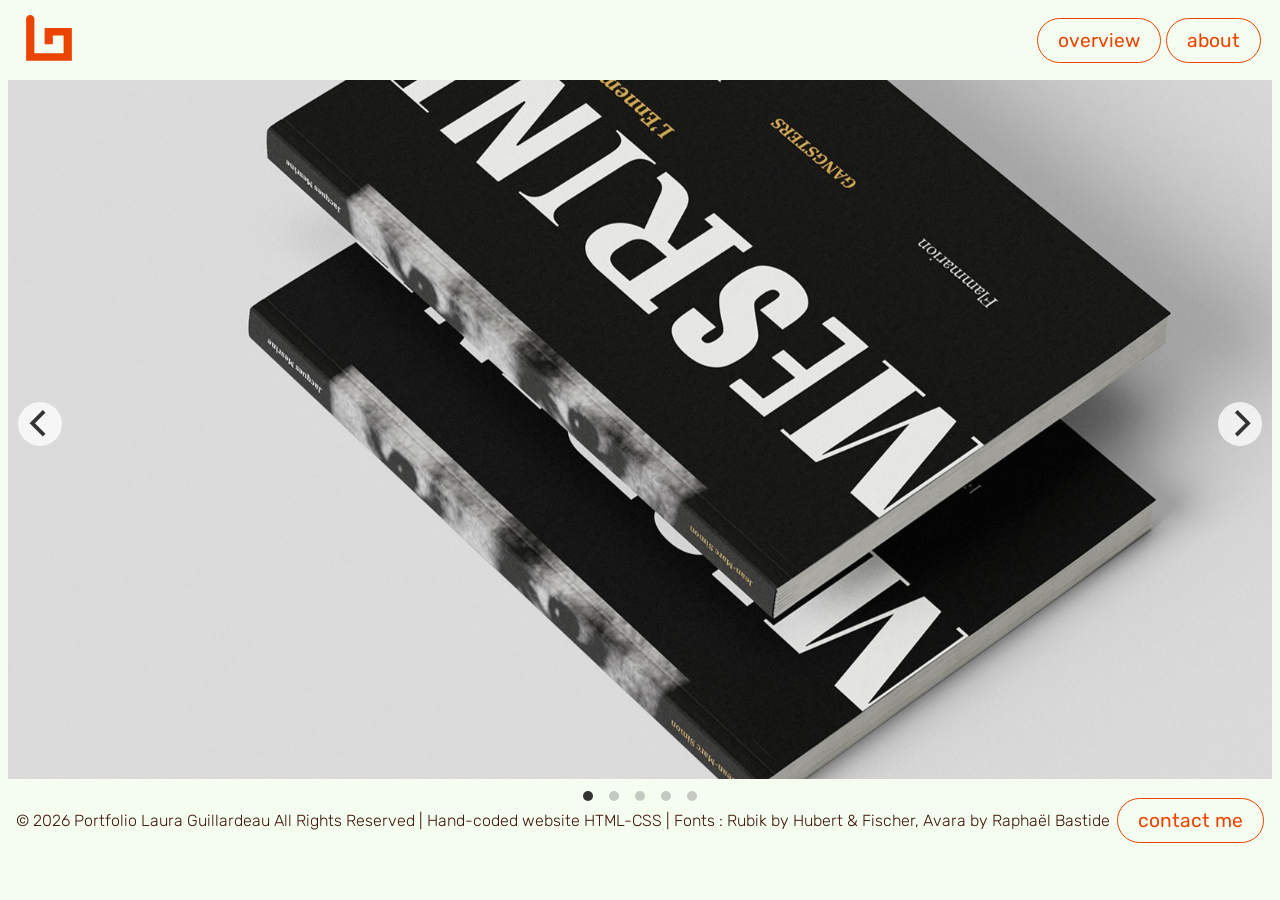
==== commit 2dd3b1b9: "24 nov carousel v1" ====
--- a/index.html
+++ b/index.html
@@ -7,6 +7,7 @@
     <title>Laura Guillardeau | Home</title>
     <link rel="shortcut icon" href="img/logotype/lasna_logorange.svg">
     <link rel="stylesheet" href="styles.css">
+    <link rel="stylesheet" href="flickity.css" media="screen">
 </head>
 <body>
     <header class="header">
@@ -21,31 +22,14 @@
         </div>
     </header> 
     <main>
-        <ul>
-            <li data-accName="Item 1">
-                <img src="img/gangsters/gangsters_mockup_mesrine.jpg" alt="mockup gangsters mesrine" width="100%">
-                <h2>Page 3</h2>
-            </li>
-            <li data-accName="Item 2">
-                <img src="img/eart/eart_mockup_hand.jpg" alt="random" width="100%">
-                <h2>Page 2</h2>
-            </li>
-            <li data-accName="Item 3">
-                <img src="img/ipomee/ipomee_couv_double2.jpg" alt="random" width="100%">
-                <h2>Page 3</h2>
-            </li>
-            <li data-accName="Item 4">
-                <h2>Page 4</h2>
-            </li>
-            <li data-accName="Item 5">
-                <img src="img/araneae/araneae_back_full.jpg" alt="random" width="100%">
-                <h2>Page 1</h2>
-            </li>
-            <li data-accName="Item 6">
-                <img src="img/tabasco/tabasco_minia2.jpg" alt="random" width="100%">
-                <h2>Page 2</h2>
-            </li>
-        </ul>
+            <div class="main-carousel"
+            data-flickity='{ "wrapAround": true }'>
+                <div class="carousel-cell"><img src="img/gangsters/gangsters_main.jpg" alt="mockup gangsters mesrine" width="1652" height="929" ></div>
+                <div class="carousel-cell"><img src="img/eart/eart_main.jpg" alt="random" width="2000" height="1125" ></div>
+                <div class="carousel-cell"><img src="img/ipomee/ipomee_main.jpg" alt="random" width="1938" height="1090" ></div>
+                <div class="carousel-cell"><img src="img/araneae/araneae_main.jpg" alt="random" width="1499" height="843" ></div>
+                <div class="carousel-cell"><img src="img/tabasco/tabasco_main.jpg" alt="random" width="2000" height="1125" ></div>
+            </div>
     </main>
     <footer class="footer">
         <p><span>&copy; 2026 Portfolio Laura Guillardeau All Rights Reserved | Hand-coded website HTML-CSS | Fonts : Rubik by Hubert & Fischer, Avara by Raphaël Bastide</span></p>
@@ -53,6 +37,6 @@
             <a class="button" href="mailto:laura.guillardeau@gmail.com">contact me</a>
         </div>
     </footer>
-    <script src="/color.js"></script>
+    <script src="flickity.pkgd.min.js"></script>
 </body>
 </html>
--- a/styles.css
+++ b/styles.css
@@ -12,7 +12,7 @@
     max-height: 100px;
     /*margin: 8px;*/
     scrollbar-color: red;
-
+    box-sizing: border-box
 }
 
 body span {
@@ -589,7 +589,37 @@
     font-style: italic;
 }
 
-/*/HOMEPAGE FLEXBOXES/*/
+/*/HOMEPAGE FLICKITY/*/
+/* external css: flickity.css */
+
+/* * { box-sizing: border-box; }
+
+body { font-family: sans-serif; }
+
+.carousel {
+  background: #EEE;
+}
+
+.carousel-cell {
+  width: 66%;
+  height: 200px;
+  margin-right: 10px;
+  background: #8C8;
+  border-radius: 5px;
+  counter-increment: carousel-cell;
+}
+
+.carousel-cell:before {
+  display: block;
+  text-align: center;
+  content: counter(carousel-cell);
+  line-height: 200px;
+  font-size: 80px;
+  color: white;
+} */
+
+
+/*HOMEPAGE FLEXBOXES
 
 ul {
     width: 100vw;
@@ -597,6 +627,7 @@
     padding: 8px;
     display: flex;
     gap: 4vw;
+    margin: 0;
 }
 
 li {
@@ -608,7 +639,7 @@
     background-color: none;
 }
 
-/*scroll snapping*/
+/*scroll snapping
 ul {
     overflow-x: scroll;
     scroll-snap-type: x mandatory;
@@ -618,12 +649,12 @@
     scroll-snap-align: center;
 }
 
-/*scroll button*/
+/*scroll button
 ul::scroll-button(*) {
     border: 0;
     font-size: 2rem;
     background: none;
-    color: black;
+    color: #eb4400;
     opacity: 0.7;
     cursor: pointer;
 }
@@ -669,7 +700,7 @@
     bottom: calc(anchor(top) + 13px);
 }
 
-/*scroll markers*/
+/*scroll markers
 ul {
     scroll-marker-group: after;
 }
@@ -690,16 +721,16 @@
     width: 16px;
     height: 16px;
     background-color: transparent;
-    border: 2px solid black;
+    border: 2px solid #3B1607;
     border-radius: 50%;
     overflow: hidden;
     text-indent: 16px;
 }
 
 li::scroll-marker:target-current {
-    background-color: black;
-}
-
+    background-color: #3B1607;
+}
+*/
 
 
 /* responsive */
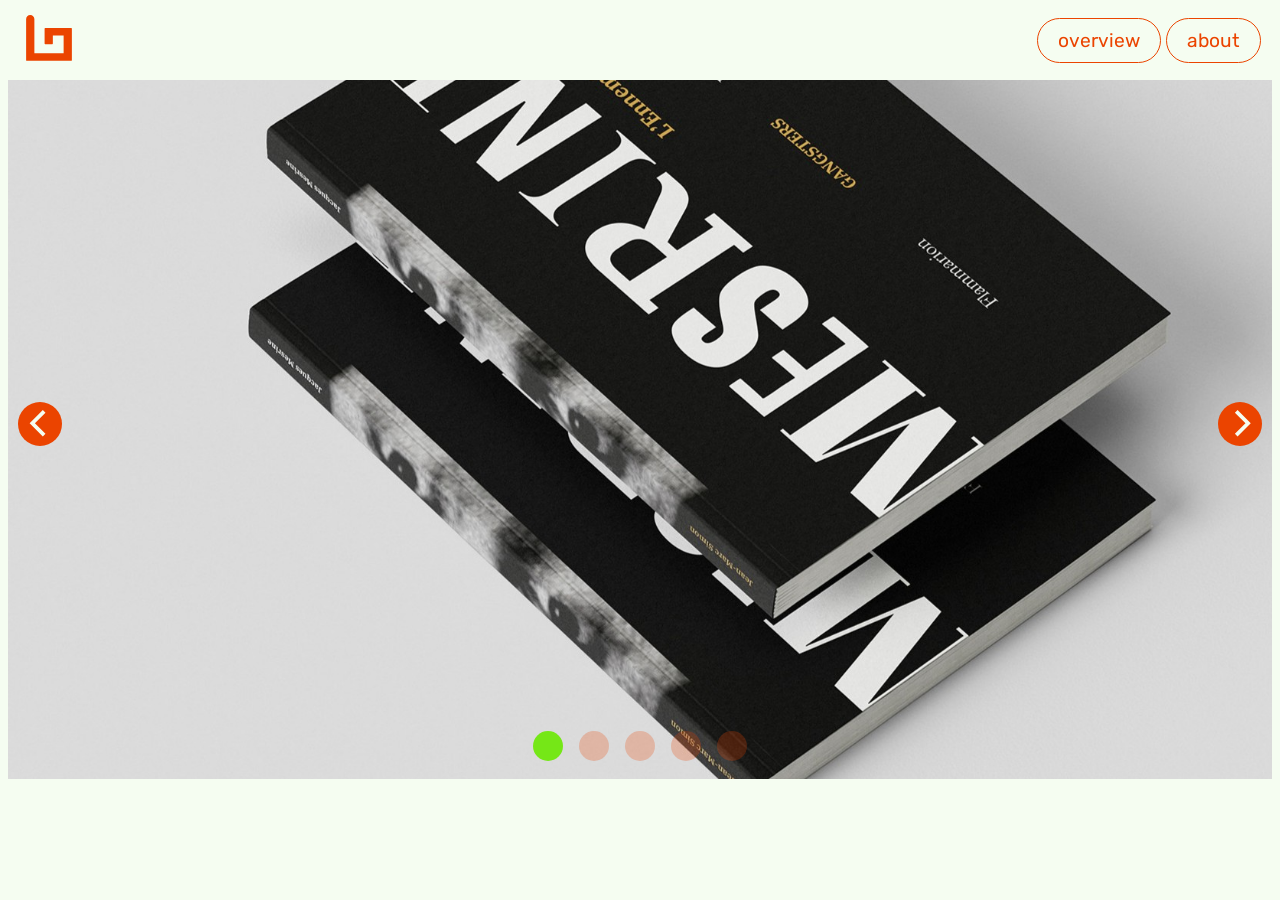
==== commit e33af0f4: "24 nov carousel p2" ====
--- a/index.html
+++ b/index.html
@@ -24,19 +24,33 @@
     <main>
             <div class="main-carousel"
             data-flickity='{ "wrapAround": true }'>
-                <div class="carousel-cell"><img src="img/gangsters/gangsters_main.jpg" alt="mockup gangsters mesrine" width="1652" height="929" ></div>
-                <div class="carousel-cell"><img src="img/eart/eart_main.jpg" alt="random" width="2000" height="1125" ></div>
-                <div class="carousel-cell"><img src="img/ipomee/ipomee_main.jpg" alt="random" width="1938" height="1090" ></div>
-                <div class="carousel-cell"><img src="img/araneae/araneae_main.jpg" alt="random" width="1499" height="843" ></div>
-                <div class="carousel-cell"><img src="img/tabasco/tabasco_main.jpg" alt="random" width="2000" height="1125" ></div>
+                <div class="carousel-cell">
+                    <a href="gangsters.html">
+                        <img src="img/gangsters/gangsters_main.jpg" alt="gangsters main" width="1500" height="843.75" >
+                    </a>
+                </div>
+                <div class="carousel-cell">
+                    <a href="eart.html">
+                        <img src="img/eart/eart_main.jpg" alt="eart main" width="1500" height="843.75" >
+                    </a>
+                </div>
+                <div class="carousel-cell">
+                    <a href="ipomee.html">
+                        <img src="img/ipomee/ipomee_main.jpg" alt="ipomee main" width="1500" height="843.75" >
+                    </a>
+                </div>
+                <div class="carousel-cell">
+                    <a href="araneae.html">
+                        <img src="img/araneae/araneae_main.jpg" alt="araneae main" width="1500" height="843.75" >
+                    </a>
+                </div>
+                <div class="carousel-cell">
+                    <a href="tabasco.html">
+                        <img src="img/tabasco/tabasco_main.jpg" alt="tabasco main" width="1500" height="843.75" >
+                    </a>
+                </div>
             </div>
     </main>
-    <footer class="footer">
-        <p><span>&copy; 2026 Portfolio Laura Guillardeau All Rights Reserved | Hand-coded website HTML-CSS | Fonts : Rubik by Hubert & Fischer, Avara by Raphaël Bastide</span></p>
-        <div>
-            <a class="button" href="mailto:laura.guillardeau@gmail.com">contact me</a>
-        </div>
-    </footer>
     <script src="flickity.pkgd.min.js"></script>
 </body>
 </html>
--- a/styles.css
+++ b/styles.css
@@ -111,6 +111,22 @@
 h3:hover {
     transform: rotate(-10deg);
 }
+.gangsters {
+    color: #d1b069;
+}
+.eart {
+    color: #ce2987;
+}
+.ipomee {
+    color: #445d2a;
+}
+.araneae {
+    color: #953735;
+}
+.tabasco {
+    color: #6c4c94;
+}
+
 
 h4 {
     font-family: 'rubik';
@@ -565,6 +581,10 @@
     border-radius: 30px;
     transition: 0.3s background-color;
 }
+.about {
+    background-color: #EB4400;
+    color: #f5fdf1;
+}
 
 .button:hover {
     background-color: #EB4400;
@@ -581,6 +601,10 @@
     border: solid 1px #1C388C;
     border-radius: 30px;
     transition: 0.3s background-color;
+}
+.overview {
+    background-color: #1C388C;
+    color: #f5fdf1;
 }
 
 .button-overview:hover {
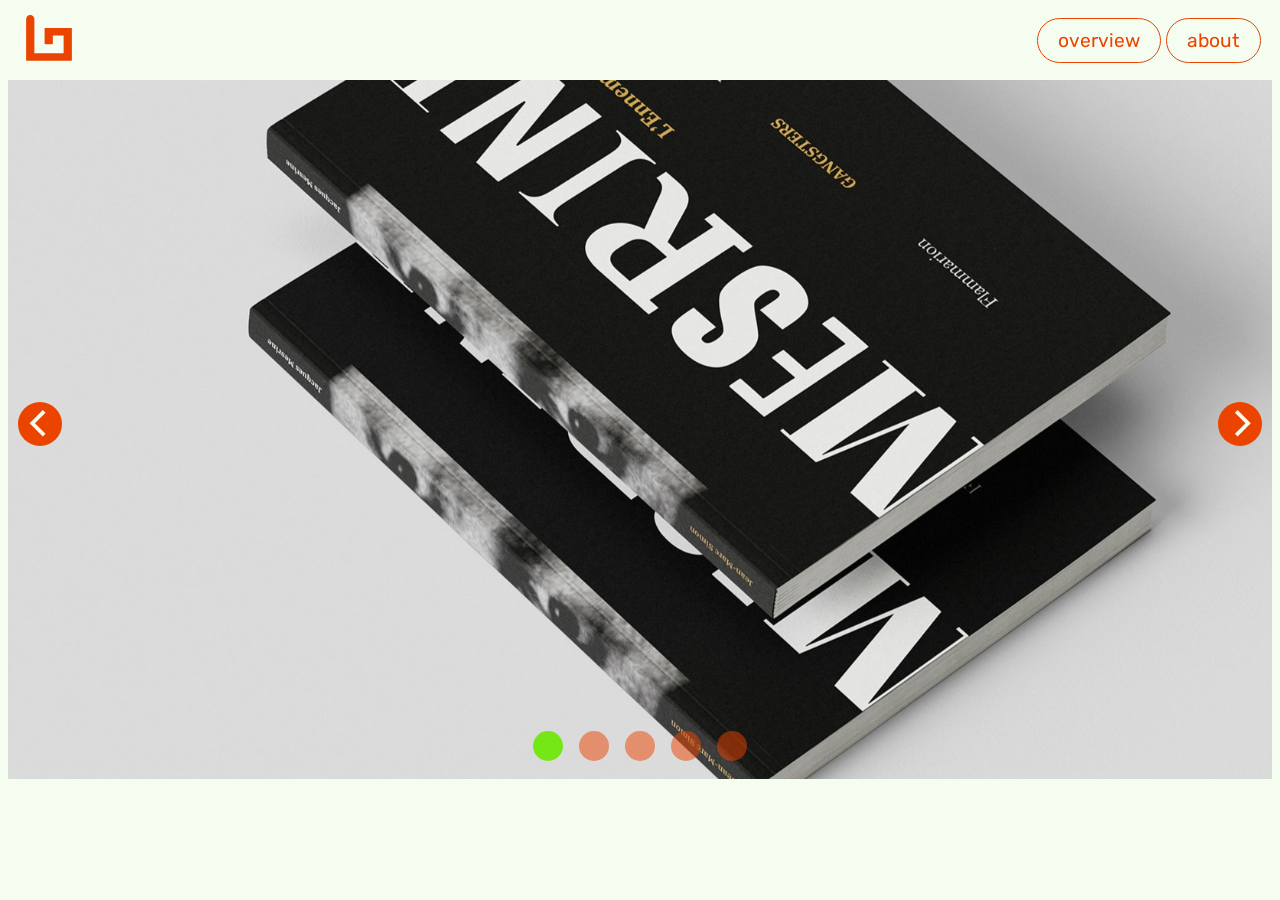
==== commit 2b3cb566: "24 nov update" ====
--- a/index.html
+++ b/index.html
@@ -22,34 +22,34 @@
         </div>
     </header> 
     <main>
-            <div class="main-carousel"
-            data-flickity='{ "wrapAround": true }'>
-                <div class="carousel-cell">
-                    <a href="gangsters.html">
-                        <img src="img/gangsters/gangsters_main.jpg" alt="gangsters main" width="1500" height="843.75" >
-                    </a>
-                </div>
-                <div class="carousel-cell">
-                    <a href="eart.html">
-                        <img src="img/eart/eart_main.jpg" alt="eart main" width="1500" height="843.75" >
-                    </a>
-                </div>
-                <div class="carousel-cell">
-                    <a href="ipomee.html">
-                        <img src="img/ipomee/ipomee_main.jpg" alt="ipomee main" width="1500" height="843.75" >
-                    </a>
-                </div>
-                <div class="carousel-cell">
-                    <a href="araneae.html">
-                        <img src="img/araneae/araneae_main.jpg" alt="araneae main" width="1500" height="843.75" >
-                    </a>
-                </div>
-                <div class="carousel-cell">
-                    <a href="tabasco.html">
-                        <img src="img/tabasco/tabasco_main.jpg" alt="tabasco main" width="1500" height="843.75" >
-                    </a>
-                </div>
+        <div class="main-carousel"
+        data-flickity='{ "wrapAround": true }'>
+            <div class="carousel-cell">
+                <a href="gangsters.html">
+                    <img src="img/gangsters/gangsters_main.jpg" alt="gangsters main" width="1500" height="843.75" >
+                </a>
             </div>
+            <div class="carousel-cell">
+                <a href="eart.html">
+                    <img src="img/eart/eart_main.jpg" alt="eart main" width="1500" height="843.75" >
+                </a>
+            </div>
+            <div class="carousel-cell">
+                <a href="ipomee.html">
+                    <img src="img/ipomee/ipomee_main.jpg" alt="ipomee main" width="1500" height="843.75" >
+                </a>
+            </div>
+            <div class="carousel-cell">
+                <a href="araneae.html">
+                    <img src="img/araneae/araneae_main.jpg" alt="araneae main" width="1500" height="843.75" >
+                </a>
+            </div>
+            <div class="carousel-cell">
+                <a href="tabasco.html">
+                    <img src="img/tabasco/tabasco_main.jpg" alt="tabasco main" width="1500" height="843.75" >
+                </a>
+            </div>
+        </div>
     </main>
     <script src="flickity.pkgd.min.js"></script>
 </body>
--- a/styles.css
+++ b/styles.css
@@ -24,11 +24,16 @@
   padding-top: 60px;
 }
 
-/*textes*/
+/* TEXTES */
 
 @font-face {
     font-family: "rubik";
     src: url("font/Rubik-VariableFont_wght.ttf") format("truetype");
+}
+@font-face {
+    font-family: "avara";
+    src: url("font/Avara-BoldItalic.woff2") format("woff2");
+    font-style: italic;
 }
 
 p {
@@ -103,30 +108,20 @@
 h3 {
     font-family: 'avara';
     font-size: xx-large;
+    font-weight: 200;
     font-style: italic;
     text-transform: lowercase;
     margin: 0;
 }
-
 h3:hover {
     transform: rotate(-10deg);
 }
-.gangsters {
-    color: #d1b069;
-}
-.eart {
-    color: #ce2987;
-}
-.ipomee {
-    color: #445d2a;
-}
-.araneae {
-    color: #953735;
-}
-.tabasco {
-    color: #6c4c94;
-}
-
+
+.gangsters {color: #d1b069;}
+.eart {color: #ce2987;}
+.ipomee {color: #445d2a;}
+.araneae {color: #953735;}
+.tabasco {color: #6c4c94;}
 
 h4 {
     font-family: 'rubik';
@@ -137,14 +132,31 @@
     text-transform: uppercase;
     margin: 0;
 }
-
 h4 span {
     font-family: 'avara';
     font-size: 1vw;
-    font-weight: 200;
+    font-weight: 150;
     font-style: italic;
     text-transform: lowercase;
     margin: 0;
+}
+@media (max-width: 1302px){
+    h4 {
+        font-size: 3vw;
+    }
+    h4 {
+        font-size: 3vw;
+    }
+}
+@media (max-width: 805px){
+    h4 {
+        font-size: 3vw;
+    }
+}
+@media (max-width: 498px){
+    h4 {
+        font-size: 3vw;
+    }
 }
 
 h5 {
@@ -157,7 +169,6 @@
     align-content: left;
     margin: 0;
 }
-
 h5 span {
     font-family: 'rubik';
     color: #1c388c;
@@ -169,12 +180,11 @@
     margin: 0;
 }
 
-
-.alert {
-    text-align: center;
-}
-
-/*images et grille*/
+@media (min-width: 498px){
+
+}
+
+/* IMAGES ET GRILLE*/
 img {
     max-width: 100%;
     height: auto;
@@ -184,20 +194,29 @@
 /*.rounded{
     border-radius: 1vw;
 }*/
-
+/*
 .grid-index {
     display: grid;
     grid-template-columns: repeat(5, 1fr);
     gap: 8px;
     padding-top: 1vh;
-}
-
-/*.zoom{
-    transition: 0.3s;
-}
-.zoom:hover{
-    scale: 1.5;
 }*/
+
+.grid-projets {
+    display: grid;
+    grid-template-columns: repeat(5, 1fr);
+    gap: 24px;
+    padding: 24px;
+}
+.big {
+    grid-column: span 3;
+}
+.mid {
+    grid-column: span 2;
+}
+.small {
+    grid-column: span 1;
+}
 
 .grid-overview {
     display: grid;
@@ -232,8 +251,26 @@
     opacity: 1;
 }
 
-
-/*textes projets*/
+@media (max-width: 1302px){
+    .grid-overview {
+        grid-template-columns: repeat(4, 1fr);
+        padding-top: 1vw;
+    }
+}
+@media (max-width: 805px){
+    .grid-overview {
+        grid-template-columns: repeat(3, 1fr);
+        padding-top: 1vw;
+    }
+}
+@media (max-width: 498px){
+    .grid-overview {
+        grid-template-columns: repeat(2, 1fr);
+        padding-top: 1vw;
+    }
+}
+
+/* TEXTES ET GRILLES */
 .grid-text {
     display: grid;
     height: 20vh;
@@ -244,6 +281,7 @@
     box-sizing: content-box;
 }
 
+/* bloc titre */
 .title-bloc {
     display: grid;
     grid-area: 0/0/3/3;
@@ -261,6 +299,8 @@
     grid-row: 3;
 }
 
+/* blocs paragraphes */
+/* blocs top */
 .text-bloc1 {
     display: grid;
     text-decoration: none;
@@ -270,8 +310,16 @@
     box-sizing: border-box;
     position: relative;
     margin: 0;
-    
-}
+}
+.text-bloc2 {
+    display: grid;
+    grid-area: 2/4/4/6;
+    align-items: top;
+    padding-right: 20px;
+    box-sizing: border-box;
+}
+
+/* traduction anglaise */
 .text-bloc1 h5 {
     grid-column: 1/3;
     grid-row: 1;
@@ -293,13 +341,6 @@
     opacity: 1;
 }
 
-.text-bloc2 {
-    display: grid;
-    grid-area: 2/4/4/6;
-    align-items: top;
-    padding-right: 20px;
-    box-sizing: border-box;
-}
 .text-bloc2 h5 {
     grid-column: 1/3;
     grid-row: 1;
@@ -321,6 +362,7 @@
     opacity: 1;
 }
 
+/* blocs interieurs */
 .text-bloc3 {
     display: grid;
     grid-area: 2/3/3/5;
@@ -328,6 +370,15 @@
     padding-right: 20px;
     box-sizing: border-box;
 }
+.text-bloc4 {
+    display: grid;
+    grid-area: 4/1/5/3;
+    align-items: top;
+    padding-right: 20px;
+    box-sizing: border-box;
+}
+
+/* traduction anglaise */
 .text-bloc3 h5 {
     padding-right: 20px;
     box-sizing: border-box;
@@ -347,13 +398,6 @@
     opacity: 1;
 }
 
-.text-bloc4 {
-    display: grid;
-    grid-area: 4/1/5/3;
-    align-items: top;
-    padding-right: 20px;
-    box-sizing: border-box;
-}
 .text-bloc4 h5 {
     padding-right: 20px;
     box-sizing: border-box;
@@ -393,6 +437,27 @@
     position: relative;
     margin: 0;
 }
+.text-bloc-about1 {
+    display: grid;
+    text-decoration: none;
+    grid-column: span 3;
+    align-items: top;
+    padding-right: 20px;
+    box-sizing: border-box;
+    position: relative;
+    margin: 0;
+}
+.text-bloc-about2 {
+    display: grid;
+    text-decoration: none;
+    grid-column: span 1;
+    align-items: center;
+    box-sizing: border-box;
+    position: relative;
+    margin: 0;
+}
+
+/* traduction anglaise */
 .text-bloc-about h5 {
     padding-right: 20px;
     box-sizing: border-box;
@@ -412,49 +477,9 @@
 .text-bloc-about:hover h5 {
     opacity: 1;
 }
-.text-bloc-about1 {
-    display: grid;
-    text-decoration: none;
-    grid-column: span 3;
-    align-items: top;
-    padding-right: 20px;
-    box-sizing: border-box;
-    position: relative;
-    margin: 0;
-}
-.text-bloc-about2 {
-    display: grid;
-    text-decoration: none;
-    grid-column: span 1;
-    align-items: center;
-    box-sizing: border-box;
-    position: relative;
-    margin: 0;
-}
-
-
-
-/*photos projets*/
-
-.grid-projets {
-    display: grid;
-    grid-template-columns: repeat(5, 1fr);
-    gap: 24px;
-    padding: 24px;
-}
-
-.big {
-    grid-column: span 3;
-}
-.mid {
-    grid-column: span 2;
-}
-.small {
-    grid-column: span 1;
-}
-
-
-/*header*/
+
+
+/* HEADER ET FOOTER */
 
 header {
     display: grid;
@@ -494,69 +519,12 @@
     padding-top: 8px;
     padding-bottom: 12px;
 }
-
-.button {
-    display: inline-block;
-    padding: 10px 20px;
-    background-color: none;
-    color: #EB4400;
-    text-decoration: none;
-    border: solid 1px #EB4400;
-    border-radius: 30px;
-    transition: 0.3s background-color;
-}
-.button-link{
-    display: inline-block;
-    padding: 10px 20px;
-    background-color: #75e717;
-    color: #f5fdf1;
-    text-decoration: none;
-    border: none;
-    font-size: 50%;
-    margin-bottom: 15px;
-    border-radius: 30px;
-    transition: 0.3s background-color;
-}
-
-.button:hover {
-    background-color: #EB4400;
-    color: #f5fdf1;
-    font-style: italic;
-}
-.button-link:hover {
-    background-color: #f5fdf1;
-    color: #75e717;
-    border: solid 1px #75e717;
-}
-
-.button-overview {
-    display: inline-block;
-    padding: 10px 20px;
-    background-color: none;
-    color: #1C388C;
-    text-decoration: none;
-    border: solid 1px #1C388C;
-    border-radius: 30px;
-    transition: 0.3s background-color;
-}
-
-.button-overview:hover {
-    background-color: #1C388C;
-    color: #f5fdf1;
-    font-style: italic;
-}
-
 .logo-rotate {
     transition: transform 1s ease;
     display: inline-block;
     /* important pour éviter les bugs */
 }
 
-.logo-rotate:hover {
-    transform: rotate(90deg);
-}
-
-/*footer*/
 footer {
     display: grid;
     background-color: #f5fdf1;
@@ -570,6 +538,11 @@
     padding-top: 1.5vw;
 }
 
+.logo-rotate:hover {
+    transform: rotate(90deg);
+}
+
+/* BUTTONS */
 .button {
     display: inline-block;
     padding: 10px 20px;
@@ -580,18 +553,8 @@
     border: solid 1px #EB4400;
     border-radius: 30px;
     transition: 0.3s background-color;
-}
-.about {
-    background-color: #EB4400;
-    color: #f5fdf1;
-}
-
-.button:hover {
-    background-color: #EB4400;
-    color: #f5fdf1;
-    font-style: italic;
-}
-
+    
+}
 .button-overview {
     display: inline-block;
     padding: 10px 20px;
@@ -602,190 +565,39 @@
     border-radius: 30px;
     transition: 0.3s background-color;
 }
-.overview {
-    background-color: #1C388C;
+.button-link{
+    display: inline-block;
+    padding: 10px 20px;
+    background-color: #75e717;
     color: #f5fdf1;
-}
-
+    text-decoration: none;
+    border: none;
+    font-size: 50%;
+    margin-bottom: 15px;
+    border-radius: 30px;
+    transition: 0.3s background-color;
+}
+
+.button:hover {
+    background-color: #EB4400;
+    color: #f5fdf1;
+    font-style: italic;
+}
 .button-overview:hover {
     background-color: #1C388C;
     color: #f5fdf1;
     font-style: italic;
 }
-
-/*/HOMEPAGE FLICKITY/*/
-/* external css: flickity.css */
-
-/* * { box-sizing: border-box; }
-
-body { font-family: sans-serif; }
-
-.carousel {
-  background: #EEE;
-}
-
-.carousel-cell {
-  width: 66%;
-  height: 200px;
-  margin-right: 10px;
-  background: #8C8;
-  border-radius: 5px;
-  counter-increment: carousel-cell;
-}
-
-.carousel-cell:before {
-  display: block;
-  text-align: center;
-  content: counter(carousel-cell);
-  line-height: 200px;
-  font-size: 80px;
-  color: white;
-} */
-
-
-/*HOMEPAGE FLEXBOXES
-
-ul {
-    width: 100vw;
-    height: 75vh;
-    padding: 8px;
-    display: flex;
-    gap: 4vw;
-    margin: 0;
-}
-
-li {
-    list-style-type: none;
-    flex: 0 0 100%;
-}
-
-li:nth-child(even) {
-    background-color: none;
-}
-
-/*scroll snapping
-ul {
-    overflow-x: scroll;
-    scroll-snap-type: x mandatory;
-}
-
-li {
-    scroll-snap-align: center;
-}
-
-/*scroll button
-ul::scroll-button(*) {
-    border: 0;
-    font-size: 2rem;
-    background: none;
-    color: #eb4400;
-    opacity: 0.7;
-    cursor: pointer;
-}
-
-ul::scroll-button(*):hover,
-ul::scroll-button(*):focus {
-    opacity: 1;
-}
-
-ul::scroll-button(*):active {
-    translate: 1px 1px;
-}
-
-ul::scroll-button(*):disabled {
-    opacity: 0.2;
-    cursor: unset;
-}
-
-ul::scroll-button(left) {
-    content: "◄" / "Previous";
-}
-
-ul::scroll-button(right) {
-    content: "►" / "Next";
-}
-
-ul {
-    anchor-name: --my-carousel;
-}
-
-ul::scroll-button(*) {
-    position: absolute;
-    position-anchor: --my-carousel;
-}
-
-ul::scroll-button(left) {
-    right: calc(anchor(left) - 70px);
-    bottom: calc(anchor(top) + 13px);
-}
-
-ul::scroll-button(right) {
-    left: calc(anchor(right) - 70px);
-    bottom: calc(anchor(top) + 13px);
-}
-
-/*scroll markers
-ul {
-    scroll-marker-group: after;
-}
-
-ul::scroll-marker-group {
-    position: absolute;
-    position-anchor: --my-carousel;
-    top: calc(anchor(bottom) - 70px);
-    justify-self: anchor-center;
-
-    display: flex;
-    justify-content: center;
-    gap: 20px;
-}
-
-li::scroll-marker {
-    content: attr(data-accName);
-    width: 16px;
-    height: 16px;
-    background-color: transparent;
-    border: 2px solid #3B1607;
-    border-radius: 50%;
-    overflow: hidden;
-    text-indent: 16px;
-}
-
-li::scroll-marker:target-current {
-    background-color: #3B1607;
-}
-*/
-
-
-/* responsive */
-.article p {
-    color: #333;
-    /* régle pour tous les écrans */
-}
-
-@media (min-width:640px) {
-    /*.grid-index{
-    display: grid;
-    grid-template-columns: repeat(5, 1fr);
-    gap: 12px;
-    padding: 12px;
-    padding-top: 5vw;
-    }
-    .grid-overview{
-    display: grid;
-    grid-template-columns: repeat(3, 1fr);
-    gap: 6px;
-    padding: 6px;
-    }*/
-}
-
-@media (max-width: 888px) {
-    .outer-wrapper {
-        height: 100vh !important;
-    }
-
-    .wrapper {
-        width: calc(400vw + (100vh - 100vw)) !important;
-    }
-
-}+.button-link:hover {
+    background-color: #f5fdf1;
+    color: #75e717;
+    border: solid 1px #75e717;
+}
+.about {
+    background-color: #EB4400;
+    color: #f5fdf1;
+}
+.overview {
+    background-color: #1C388C;
+    color: #f5fdf1;
+}
